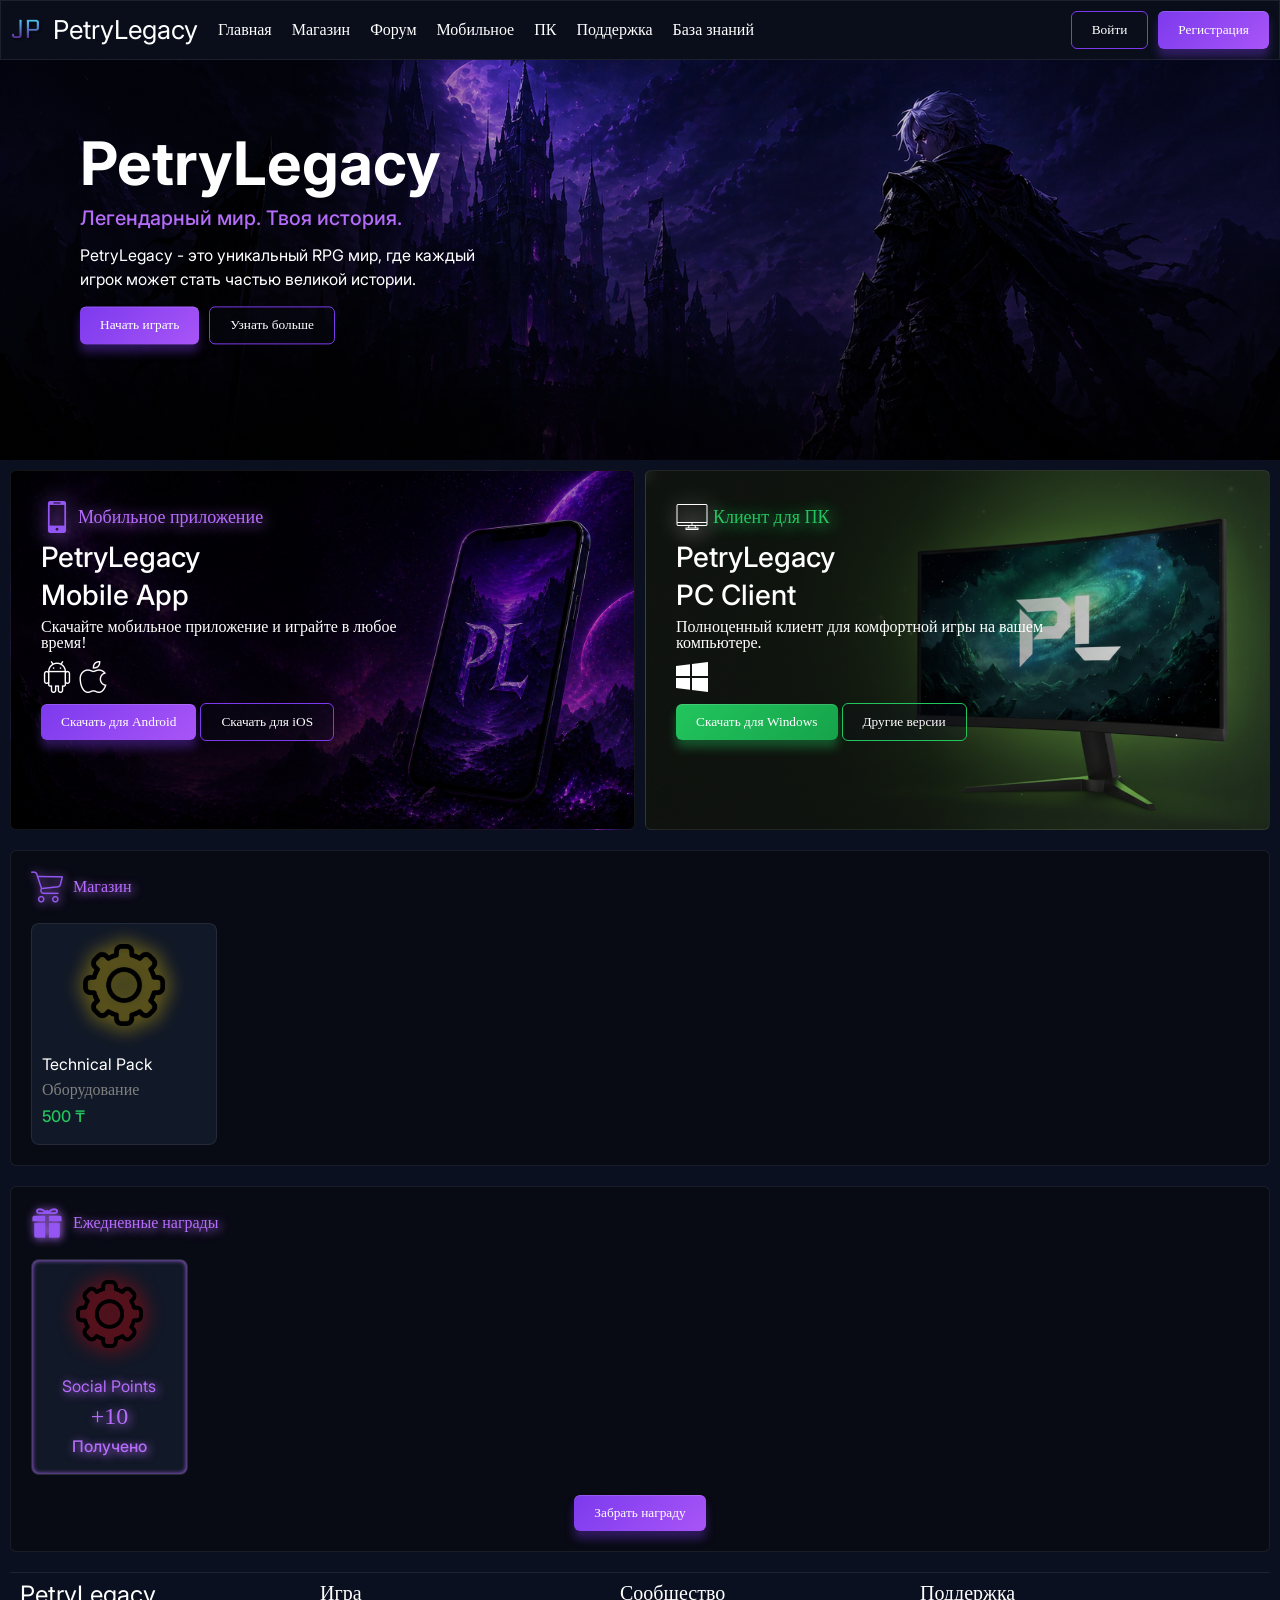
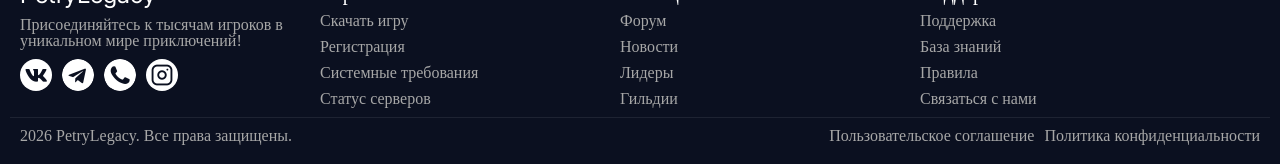
==== index.html @ dc0825b4 "first version site" ====
<!DOCTYPE html>
<html lang="ru">

<head>
  <meta charset="UTF-8">
  <meta name="viewport" content="width=device-width, initial-scale=1.0">
  <link rel="stylesheet" href="css/reset.css">
  <link rel="stylesheet" href="css/base.css">
  <link rel="stylesheet" href="css/index.css">
  <link rel="shortcut icon" href="images/logo.png" type="image/x-icon">

  <title>PetryLegacy</title>
</head>

<body>
  <div class="container">

    <header class="header">
      <a class="header-brand" href="#">
        <img class="header-logo" src="/images/logo.png" alt="logotype">
        <div class="header-title">PetryLegacy</div>
      </a>
      <nav class="header-menu">
        <a class="header-link" href="./index.html">Главная</a>
        <a class="header-link" href="./shop.html">Магазин</a>
        <a class="header-link" href="./forum.html">Форум</a>
        <a class="header-link" href="./mobile.html">Мобильное</a>
        <a class="header-link" href="./desktop.html">ПК</a>
        <a class="header-link" href="./support.html">Поддержка</a>
        <a class="header-link" href="./guide.html">База знаний</a>
      </nav>
      <div class="header-buttons">
        <input class="button-empty" type="button" value="Войти">
        <input class="button-filled" type="button" value="Регистрация">
      </div>
    </header>

    <main>

      <section class="hero">
        <div class="hero-block">
          <h1 class="hero-title">PetryLegacy</h1>
          <span class="hero-slogan">Легендарный мир. Твоя история.</span>
          <span class="hero-description">PetryLegacy - это уникальный RPG мир, где каждый игрок может стать частью
            великой истории.</span>
          <div class="hero-buttons">
            <input class="button-filled" type="button" value="Начать играть">
            <input class="button-empty" type="button" value="Узнать больше">
          </div>
        </div>
      </section>

      <section class="platform">
        <div class="mobile">
          <div class="mobile-title">
            <img src="images/mobile.png" alt="">
            <span>Мобильное приложение</span>
          </div>
          <span class="mobile-brand">PetryLegacy</span>
          <span class="mobile-brand-title">Mobile App</span>
          <span class="mobile-brand-description">Скачайте мобильное приложение и играйте в любое время!</span>
          <div class="mobile-icons">
            <img src="images/android.png" alt="Android">
            <img src="images/ios.png" alt="IOS">
          </div>
          <div class="mobile-buttons">
            <input class="button-filled" type="button" value="Скачать для Android">
            <input class="button-empty" type="button" value="Скачать для iOS">
          </div>
        </div>
        <div class="pc">
          <div class="pc-title">
            <img src="images/monitor.png" alt="Monitor">
            <span>Клиент для ПК</span>
          </div>
          <span class="pc-brand">PetryLegacy</span>
          <span class="pc-brand-title">PC Client</span>
          <span class="pc-brand-description">Полноценный клиент для комфортной игры на вашем компьютере.</span>
          <div class="pc-icons">
            <img src="images/windows.png" alt="Windows">
          </div>
          <div class="pc-buttons">
            <input class="button-filled pc-button-filled" type="button" value="Скачать для Windows">
            <input class="button-empty pc-button-empty" type="button" value="Другие версии">
          </div>
        </div>
      </section>

      <section class="shop">
        <div class="shop-block">
          <div class="shop-title-block">
            <img src="/images/store.png" alt="shop">
            <span class="shop-title">Магазин</span>
          </div>
          <div class="shop-cards">
            <div class="card">
              <img class="card-image" src="images/setup.png" alt="">
              <span class="card-title">Technical Pack</span>
              <span class="card-description">Оборудование</span>
              <span class="card-cost">500 &#8376</span>
            </div>
          </div>
        </div>
      </section>

      <section class="daily">
        <div class="daily-block">
          <div class="daily-title-block">
            <img src="/images/bonus.png" alt="daily">
            <span class="daily-title">Ежедневные награды</span>
          </div>
          <div class="daily-cards">
            <div class="card daily-card">
              <img class="card-image" src="images/setup.png" alt="">
              <span class="card-title">Social Points</span>
              <span class="card-description">+10</span>
              <span class="card-cost">Получено</span> 
            </div>
          </div>
          <div class="daily-buttons">
            <input class="button-filled" type="button" value="Забрать награду">
          </div>
        </div>
      </section>

      <section class="leaderboard"></section>

    </main>

    <footer class="footer">
      <div class="footer-grid">
        <div class="footer-column">
          <h3 class="footer-title">PetryLegacy</h4>
          <span>Присоединяйтесь к тысячам игроков в уникальном мире приключений!</span>
          <div class="footer-social">
            <a href="#">
              <img src="images/vk.png" alt="VK">
            </a>
            <a href="#">
              <img src="images/telegram.png" alt="Telegram">
            </a>
            <a href="#">
              <img src="images/whatsapp.png" alt="Whatsapp">
            </a>
            <a href="#">
              <img src="images/instagram.png" alt="Instagram">
            </a>
          </div>
        </div>
        <div class="footer-column">
          <h4>Игра</h4>
          <a href="#">Скачать игру</a>
          <a href="#">Регистрация</a>
          <a href="#">Системные требования</a>
          <a href="#">Статус серверов</a>
        </div>
        <div class="footer-column">
          <h4>Сообщество</h4>
          <a href="#">Форум</a>
          <a href="#">Новости</a>
          <a href="#">Лидеры</a>
          <a href="#">Гильдии</a>
        </div>
        <div class="footer-column">
          <h4>Поддержка</h4>
          <a href="#">Поддержка</a>
          <a href="#">База знаний</a>
          <a href="#">Правила</a>
          <a href="#">Связаться с нами</a>
        </div>
      </div>
      <div class="footer-policy">
        <span>2026 PetryLegacy. Все права защищены.</span>
        <a href="#">Пользовательское соглашение</a>
        <a href="#">Политика конфиденциальности</a>
      </div>
    </footer>

  </div>

</body>

</html>
---- css/base.css ----
@font-face {
  font-family: "Inter-Bold";
  src: url(../fonts/Inter-Bold.ttf);
  font-weight: normal;
}
@font-face {
  font-family: "Inter-Italic";
  src: url(../fonts/Inter-Italic.ttf);
  font-weight: normal;
}
@font-face {
  font-family: "Inter-Medium";
  src: url(../fonts/Inter-Medium.ttf);
  font-weight: normal;
}
@font-face {
  font-family: "Inter-Regular";
  src: url(../fonts/Inter-Regular.ttf);
  font-weight: normal;
}
.header{
  display: flex;
  align-items: center;
  gap:20px;
  background-color: #0A0F1BCC;
  border: 1px solid rgba(255,255,255,0.08);
}
.header-brand{
  display: flex;
  align-items: center;
}
.header-logo{
  width: 52px;
  height: 52px;
  padding: 10px;
}
.header-title{
  font-size: 26px;
  font-family:Inter-Regular;

  color: white;
}
.header-menu{
  display: flex;
  gap: 20px;
  align-items: center;
}
.header-buttons{
  display: flex;
  margin-left: auto;
  gap: 10px;
  padding: 10px;
}
.header-link{
color: white;
}
.button-empty{
border-radius: 6px;
color: white;
padding:  10px 20px;
background-color: rgba(10, 15, 27, 0.3);
border: 1px solid #7C3AED;
}
.button-filled{
  border-radius: 6px;
  padding: 10px 20px;
  color: white;
  background: linear-gradient(135deg, #7C3AED, #A855F7);
  box-shadow:
    0 8px 10px rgba(124, 58, 237, 0.35),
    inset 0 1px 0 rgba(255,255,255,0.15);
}
.card{
  display: flex;
  flex-direction: column;
  align-items:start;
  border: 1px solid rgba(255,255,255,0.08);
  border-radius: 8px;
  gap: 10px;
  padding: 20px 10px;
  background-color: #111827;
}
.card-image{
  transform: translateX(50%);
  width: 50%;
  height: auto;
  filter: drop-shadow(1px 1px 10px gold);
  padding-bottom: 20px;
}
.card-title{
  color: white;
  font-family: Inter-Regular;
}
.card-description{
  color: gray;
}
.card-cost{
  color: #22C55E;
  font-family: Inter-Medium;
}
.footer{
  background-color: #0B1020;
  padding: 10px;
}
.footer-grid{
  border-top: 1px solid rgba(255,255,255,0.08);
  border-bottom: 1px solid rgba(255,255,255,0.08);
  padding: 10px;
  display: grid;
  grid-template-columns: repeat(4,300px);
}
.footer-column{
  display: flex;
  flex-direction: column;
  gap: 10px;
}
.footer-policy{
  padding: 10px;
  display: flex;
  gap: 10px;
}
.footer-policy span{
  margin-right: auto;
}
.footer-column h4{
  color: white;
  font-size: 20px;
}
.footer-column a,span{
  color: rgb(167, 167, 167);
}
.footer-policy a{
  color: rgb(167, 167, 167);
}
.footer-social{
  display: flex;
  gap: 10px;
}
.footer-social img{
border-radius: 50%;
filter: invert(1);
height: auto;
width: 32px;
}
.footer-title{
  color: white;
  font-size: 24px;
  font-family: Inter-Regular;
}
---- css/index.css ----
section{
  background-color: #0B1020;
}
.container{
  width: 100%;
  height: 100%;
  background-color: #070B17;
}
.hero{
  position: relative;
  min-height: 400px;
  padding: 40px 80px;
  background: linear-gradient(90deg, rgba(0, 0, 0, 0.5)0%, rgba(0, 0, 0, 0.8)25%, rgba(0, 0, 0, 0)40%),
  linear-gradient(180deg,rgba(0,0,0,0)0%,rgba(0,0,0,0.9)95%), 
  url(../images/hero-background.png);
  background-position: 0 25%;
  background-size: cover;
}
.hero-block{
  position: absolute;
  top: 50%;
  transform: translateY(-60%);
  max-width: 400px;
  display: flex;
  flex-direction: column;
  gap: 15px;
}
.hero-title{
  font-size: 60px;
  color: white;
  font-family: Inter-Bold;
}
.hero-slogan{
color: #b56cfa;
font-family: Inter-Medium;
font-size: 20px;
}
.hero-description{
  color: white;
  font-family: Inter-Regular;
  line-height: 1.5;
}
.hero-buttons{
  display: flex;
  gap: 10px;
}
.platform{
  display: flex;
  padding: 10px;
  gap: 10px;
}
.mobile{
  min-height: 40vh;
  width: 50%;
  border: 1px solid rgba(255,255,255,0.08);
  border-radius:6px;
  display: flex;
  flex-direction: column;
  padding: 30px;
  gap: 10px;
  background: 
  linear-gradient(90deg, rgba(0, 0, 0, 0.85)45%, rgba(0, 0, 0, 0)),
  url(../images/mobile-background.png);
  background-size: cover;
}
.mobile span{
  color: white;
}
.mobile-title{
  display: flex;
  align-items: center;
  gap: 5px;
}
.mobile-title img{
  width: 32px;
  height: 32px;
  filter:  
    brightness(0)
    saturate(100%)
    invert(35%)
    sepia(98%)
    saturate(1600%)
    hue-rotate(240deg)
    brightness(95%)
    drop-shadow(1px 1px 10px #b56cfa);
}
.mobile-title span{
  font-size: 18px;
  color: #b56cfa;
  text-shadow: 2px 2px 15px #b56cfa;
}
.mobile-icons img{
  width: 32px;
  height: 32px;
  filter: invert(1);
}
.mobile-brand{
font-size: 28px;
font-family: Inter-Medium;
}
.mobile-brand-title{
font-size: 28px;
font-family: Inter-Medium;
}
.mobile-brand-description{
  max-width: 400px;
}
.pc{
  min-height: 40vh;
  width: 50%;
  border: 1px solid rgba(255,255,255,0.08);
  border-radius:6px;
  display: flex;
  flex-direction: column;
  padding: 30px;
  gap: 10px;
  background: 
  linear-gradient(90deg, rgba(0, 0, 0, 0.45)45%, rgba(0, 0, 0, 0)),
  url(../images/pc-background.png);
  background-size: cover;
}
.pc span{
  color: white;
}
.pc-title{
  display: flex;
  align-items: center;
  gap: 5px;
}
.pc-title img{
  width: 32px;
  height: 32px;
  filter:  
    invert(1)
    drop-shadow(1px 1px 10px white);
}
.pc-title span{
  font-size: 18px;
  color: #22C55E;
  text-shadow: 2px 2px 15px #22C55E;
}
.pc-icons img{
  width: 32px;
  height: 32px;
  filter: invert(1);
}
.pc-brand{
font-size: 28px;
font-family: Inter-Medium;
}
.pc-brand-title{
font-size: 28px;
font-family: Inter-Medium;
}
.pc-brand-description{
  max-width: 400px;
}
.pc-button-filled{
background: linear-gradient(135deg, rgb(34, 197, 94), #16A34A);
box-shadow:
    0 8px 10px rgba(34, 197, 94, 0.35),
    inset 0 1px 0 rgba(255,255,255,0.15);
}
.pc-button-empty{
border: 1px solid #22C55E;
}
.shop{
  padding: 10px;
}
.shop-block{
  display: flex;
  flex-direction: column;
  gap: 20px;
  border: 1px solid rgba(255,255,255,0.08);
  border-radius: 6px;
  padding: 20px;
  background-color: #080a14;
}
.shop-title-block{
  display: flex;
  align-items: center;
  gap: 10px;
}
.shop-title-block img{
  width: 32px;
  height: 32px;
  filter:  
    brightness(0)
    saturate(100%)
    invert(35%)
    sepia(98%)
    saturate(1600%)
    hue-rotate(240deg)
    brightness(95%)
    drop-shadow(1px 1px 5px #b56cfa);
}
.shop-title{
  color: #b56cfa;
  text-shadow: 2px 2px 10px #b56cfa;
}
.shop-cards{
  display: grid;
  grid-template-columns: repeat(6,1fr);
  gap: 20px;
}
.daily{
  padding: 10px;
}
.daily-block{
  display: flex;
  flex-direction: column;
  gap: 20px;
  border: 1px solid rgba(255,255,255,0.08);
  border-radius: 6px;
  padding: 20px;
  background-color: #080a14;
}
.daily-title-block{
  display: flex;
  align-items: center;
  gap: 10px;
}
.daily-title-block img{
  width: 32px;
  height: 32px;
  filter:  
    brightness(0)
    saturate(100%)
    invert(35%)
    sepia(98%)
    saturate(1600%)
    hue-rotate(240deg)
    brightness(95%)
    drop-shadow(1px 1px 5px #b56cfa);
}
.daily-title{
  color: #b56cfa;
  text-shadow: 2px 2px 10px #b56cfa;
}
.daily-cards{
  
  display: grid;
  grid-template-columns: repeat(7,1fr);
  gap: 20px;
}
.daily-card{
  align-items: center;
  box-shadow: inset 0 0 5px #b56cfa;
}
.daily-card img{
  transform: none;
  filter: drop-shadow(1px 1px 10px red); 
}
.daily-card span{
  color: #b56cfa;
  text-shadow: 2px 2px 10px #b56cfa;
}
.daily-card .card-description{
  font-size: 24px;
}
.daily-buttons{
  align-self: center;
}
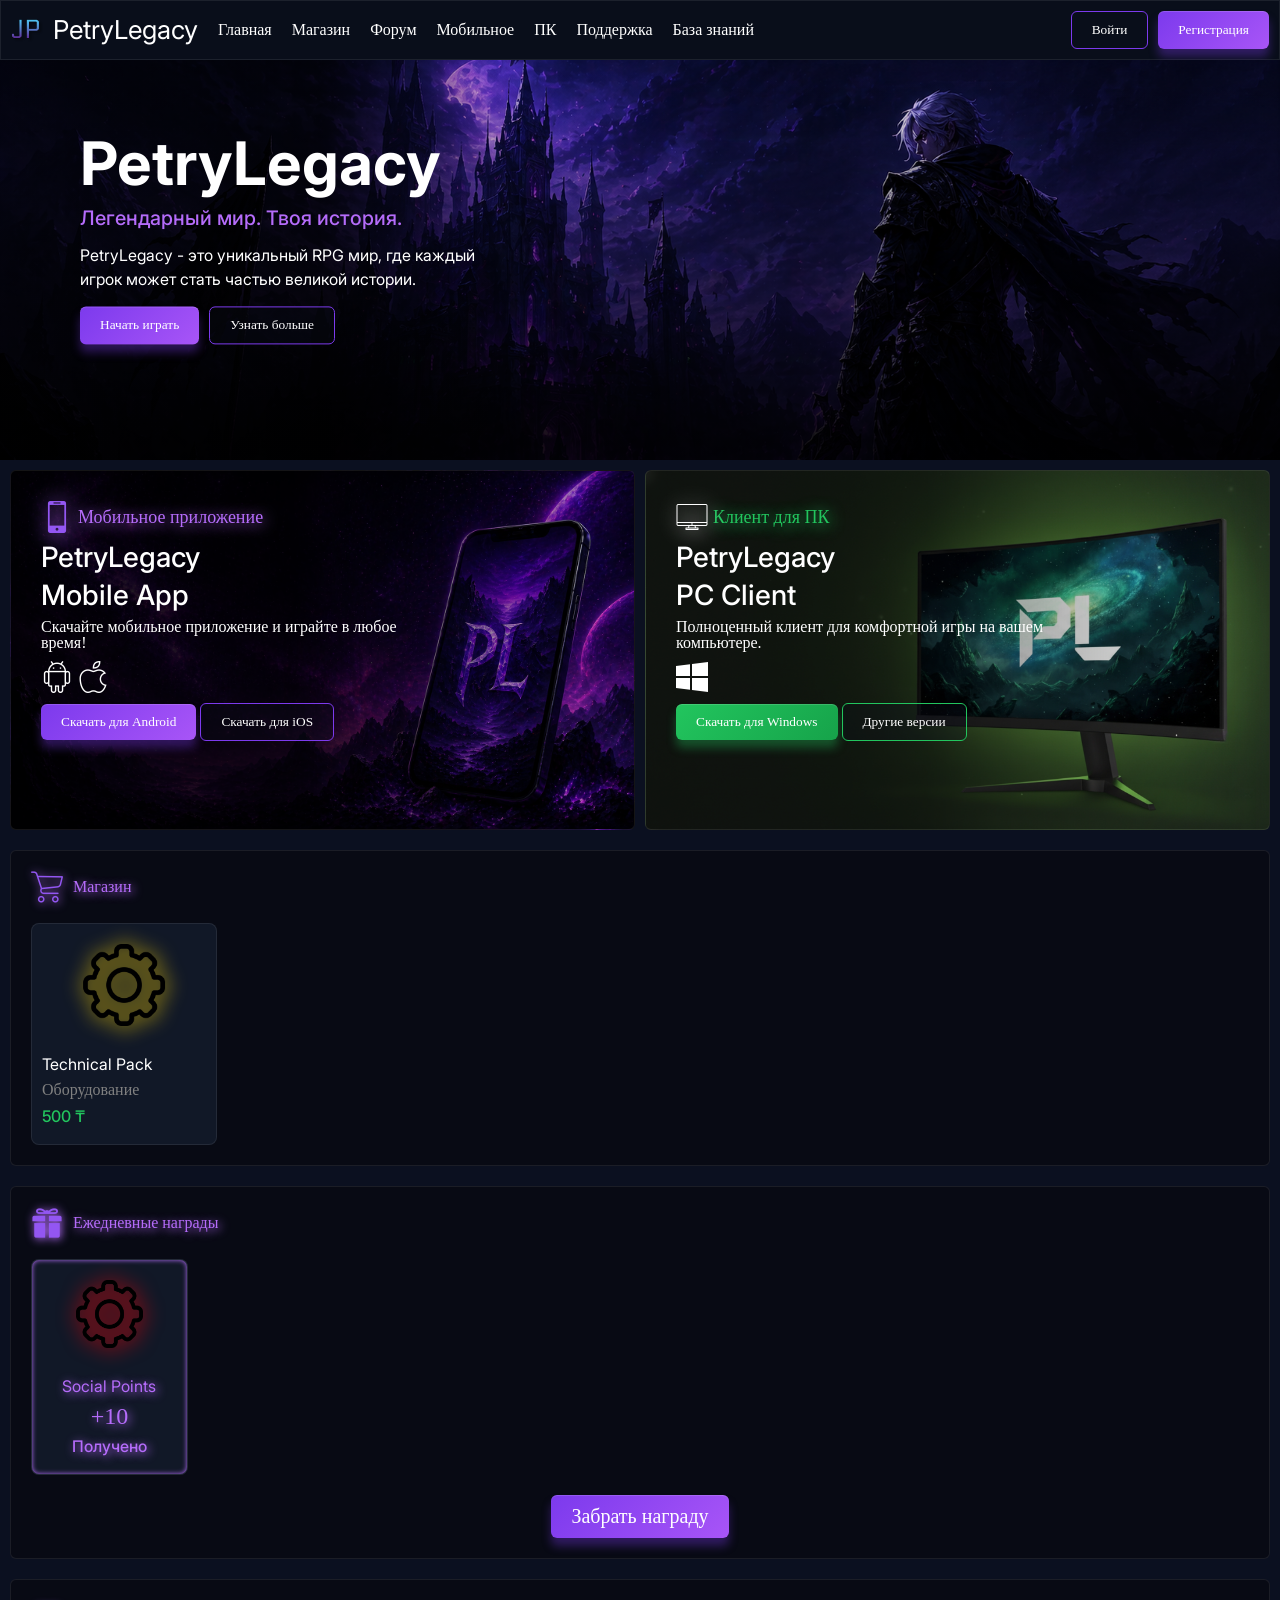
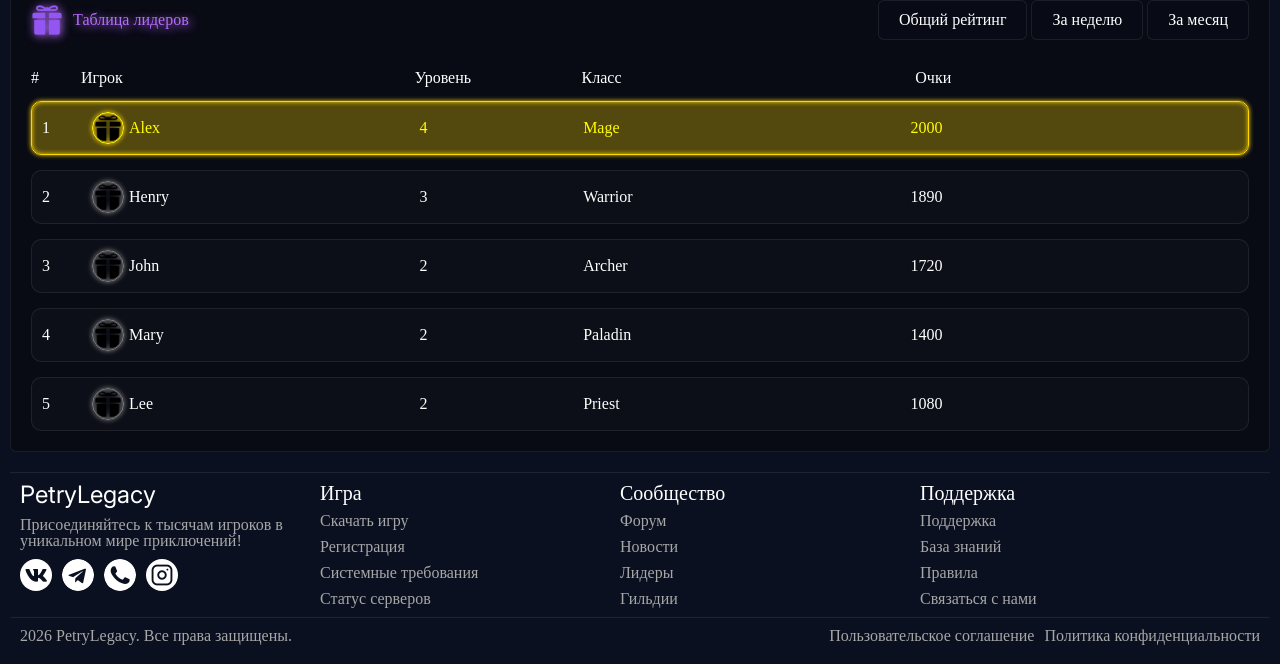
==== commit 28b9c6b1: "начал делать таблицу лидеров" ====
--- a/index.html
+++ b/index.html
@@ -114,7 +114,7 @@
               <img class="card-image" src="images/setup.png" alt="">
               <span class="card-title">Social Points</span>
               <span class="card-description">+10</span>
-              <span class="card-cost">Получено</span> 
+              <span class="card-cost">Получено</span>
             </div>
           </div>
           <div class="daily-buttons">
@@ -123,7 +123,78 @@
         </div>
       </section>
 
-      <section class="leaderboard"></section>
+      <section class="leaderboard">
+        <div class="leaderboard-block">
+          <div class="leaderboard-title-block">
+            <img class="leaderboard-image" src="images/bonus.png" alt="leaderboard">
+            <span class="leaderboard-title">Таблица лидеров</span>
+            <div class="leaderboard-buttons">
+              <input class="button-empty leaderboard-button" type="button" value="Общий рейтинг">
+              <input class="button-empty leaderboard-button" type="button" value="За неделю">
+              <input class="button-empty leaderboard-button" type="button" value="За месяц">
+            </div>
+          </div>
+          <div class="leaderboard-grid">
+            <div class="leaderboard-header">
+              <div class="cell rank">#</div>
+              <div class="cell nickname">Игрок</div>
+              <div class="cell gamelevel">Уровень</div>
+              <div class="cell gameclass">Класс</div>
+              <div class="cell gamepoints">Очки</div>
+            </div>
+            <div class="leaderboard-row rank-1">
+              <div class="cell rank">1</div>
+              <div class="cell nickname">
+                <img src="images/bonus.png" alt="avatar">
+                Alex
+              </div>
+              <div class="cell gamelevel">4</div>
+              <div class="cell gameclass">Mage</div>
+              <div class="cell gamepoints">2000</div>
+            </div>
+            <div class="leaderboard-row rank-2">
+              <div class="cell rank">2</div>
+              <div class="cell nickname">
+                <img src="images/bonus.png" alt="avatar">
+                Henry
+              </div>
+              <div class="cell gamelevel">3</div>
+              <div class="cell gameclass">Warrior</div>
+              <div class="cell gamepoints">1890</div>
+            </div>
+            <div class="leaderboard-row rank-3">
+              <div class="cell rank">3</div>
+              <div class="cell nickname">
+                <img src="images/bonus.png" alt="avatar">
+                John
+              </div>
+              <div class="cell gamelevel">2</div>
+              <div class="cell gameclass">Archer</div>
+              <div class="cell gamepoints">1720</div>
+            </div>
+            <div class="leaderboard-row">
+              <div class="cell rank">4</div>
+              <div class="cell nickname">
+                <img src="images/bonus.png" alt="avatar">
+                Mary
+              </div>
+              <div class="cell gamelevel">2</div>
+              <div class="cell gameclass">Paladin</div>
+              <div class="cell gamepoints">1400</div>
+            </div>
+            <div class="leaderboard-row">
+              <div class="cell rank">5</div>
+              <div class="cell nickname">
+                <img src="images/bonus.png" alt="avatar">
+                Lee
+              </div>
+              <div class="cell gamelevel">2</div>
+              <div class="cell gameclass">Priest</div>
+              <div class="cell gamepoints">1080</div>
+            </div>
+          </div>
+        </div>
+      </section>
 
     </main>
 
@@ -131,21 +202,21 @@
       <div class="footer-grid">
         <div class="footer-column">
           <h3 class="footer-title">PetryLegacy</h4>
-          <span>Присоединяйтесь к тысячам игроков в уникальном мире приключений!</span>
-          <div class="footer-social">
-            <a href="#">
-              <img src="images/vk.png" alt="VK">
-            </a>
-            <a href="#">
-              <img src="images/telegram.png" alt="Telegram">
-            </a>
-            <a href="#">
-              <img src="images/whatsapp.png" alt="Whatsapp">
-            </a>
-            <a href="#">
-              <img src="images/instagram.png" alt="Instagram">
-            </a>
-          </div>
+            <span>Присоединяйтесь к тысячам игроков в уникальном мире приключений!</span>
+            <div class="footer-social">
+              <a href="#">
+                <img src="images/vk.png" alt="VK">
+              </a>
+              <a href="#">
+                <img src="images/telegram.png" alt="Telegram">
+              </a>
+              <a href="#">
+                <img src="images/whatsapp.png" alt="Whatsapp">
+              </a>
+              <a href="#">
+                <img src="images/instagram.png" alt="Instagram">
+              </a>
+            </div>
         </div>
         <div class="footer-column">
           <h4>Игра</h4>
--- a/css/index.css
+++ b/css/index.css
@@ -260,4 +260,105 @@
 }
 .daily-buttons{
   align-self: center;
+}
+.daily-buttons input{
+  font-size: 20px;
+}
+.leaderboard {
+  padding: 10px;
+}
+.leaderboard-block {
+  padding: 10px;
+  border: 1px solid rgba(255,255,255,0.08);
+  border-radius: 6px;
+  background-color: #080a14;
+  display: flex;
+  flex-direction: column;
+  gap: 10px;
+}
+.leaderboard-title-block {
+  display: flex;
+  align-items: center;
+  gap: 10px;
+  padding: 10px;
+}
+.leaderboard-image {
+  height: 32px;
+  width: 32px;
+    filter:  
+    brightness(0)
+    saturate(100%)
+    invert(35%)
+    sepia(98%)
+    saturate(1600%)
+    hue-rotate(240deg)
+    brightness(95%)
+    drop-shadow(1px 1px 5px #b56cfa);
+}
+.leaderboard-title {
+  color: #b56cfa;
+  text-shadow: 2px 2px 10px #b56cfa;
+}
+.leaderboard-buttons{
+  margin-left: auto;
+}
+.leaderboard-button {
+  border: 1px solid rgba(255,255,255,0.08);
+  font-size: 16px;
+}
+.leaderboard-grid{
+  display: flex;
+  flex-direction: column;
+  gap: 15px;
+  padding: 10px;
+}
+.leaderboard-header,
+.leaderboard-row{
+display: grid;
+grid-template-columns: 50px 2fr 1fr 2fr 1fr 1fr;
+
+}
+.leaderboard-row{
+  border: 1px solid rgba(255,255,255,0.08);
+  padding: 10px;
+  border-radius: 10px;
+  align-items: center;
+  background-color:rgba(51, 51, 51, 0.15);
+}
+.cell{
+  color: white;
+}
+.nickname{
+  display: flex;
+  align-items: center;
+  gap: 5px;
+}
+.nickname img{
+width: 32px;
+height: 32px;
+border: 1px solid gray;
+box-shadow: 0 0 5px gray,inset 0 0 10px gray;
+border-radius: 50%;
+padding: 1px;
+}
+.rank-1{
+  background-color: rgba(255, 215, 0,0.3);
+  border: 1px solid gold;
+  box-shadow:0 0 5px gold,inset 0 0 5px gold ;
+}
+.rank-1 .nickname,
+.rank-1 .gamelevel,
+.rank-1 .gameclass,
+.rank-1 .gamepoints{
+  color: yellow;
+}
+.rank-1 .nickname img{
+  border: 1px solid yellow;
+box-shadow: 0 0 5px gold,inset 0 0 10px gold;
+}
+.rank-2{
+
+}
+.rank-3{
+
 }
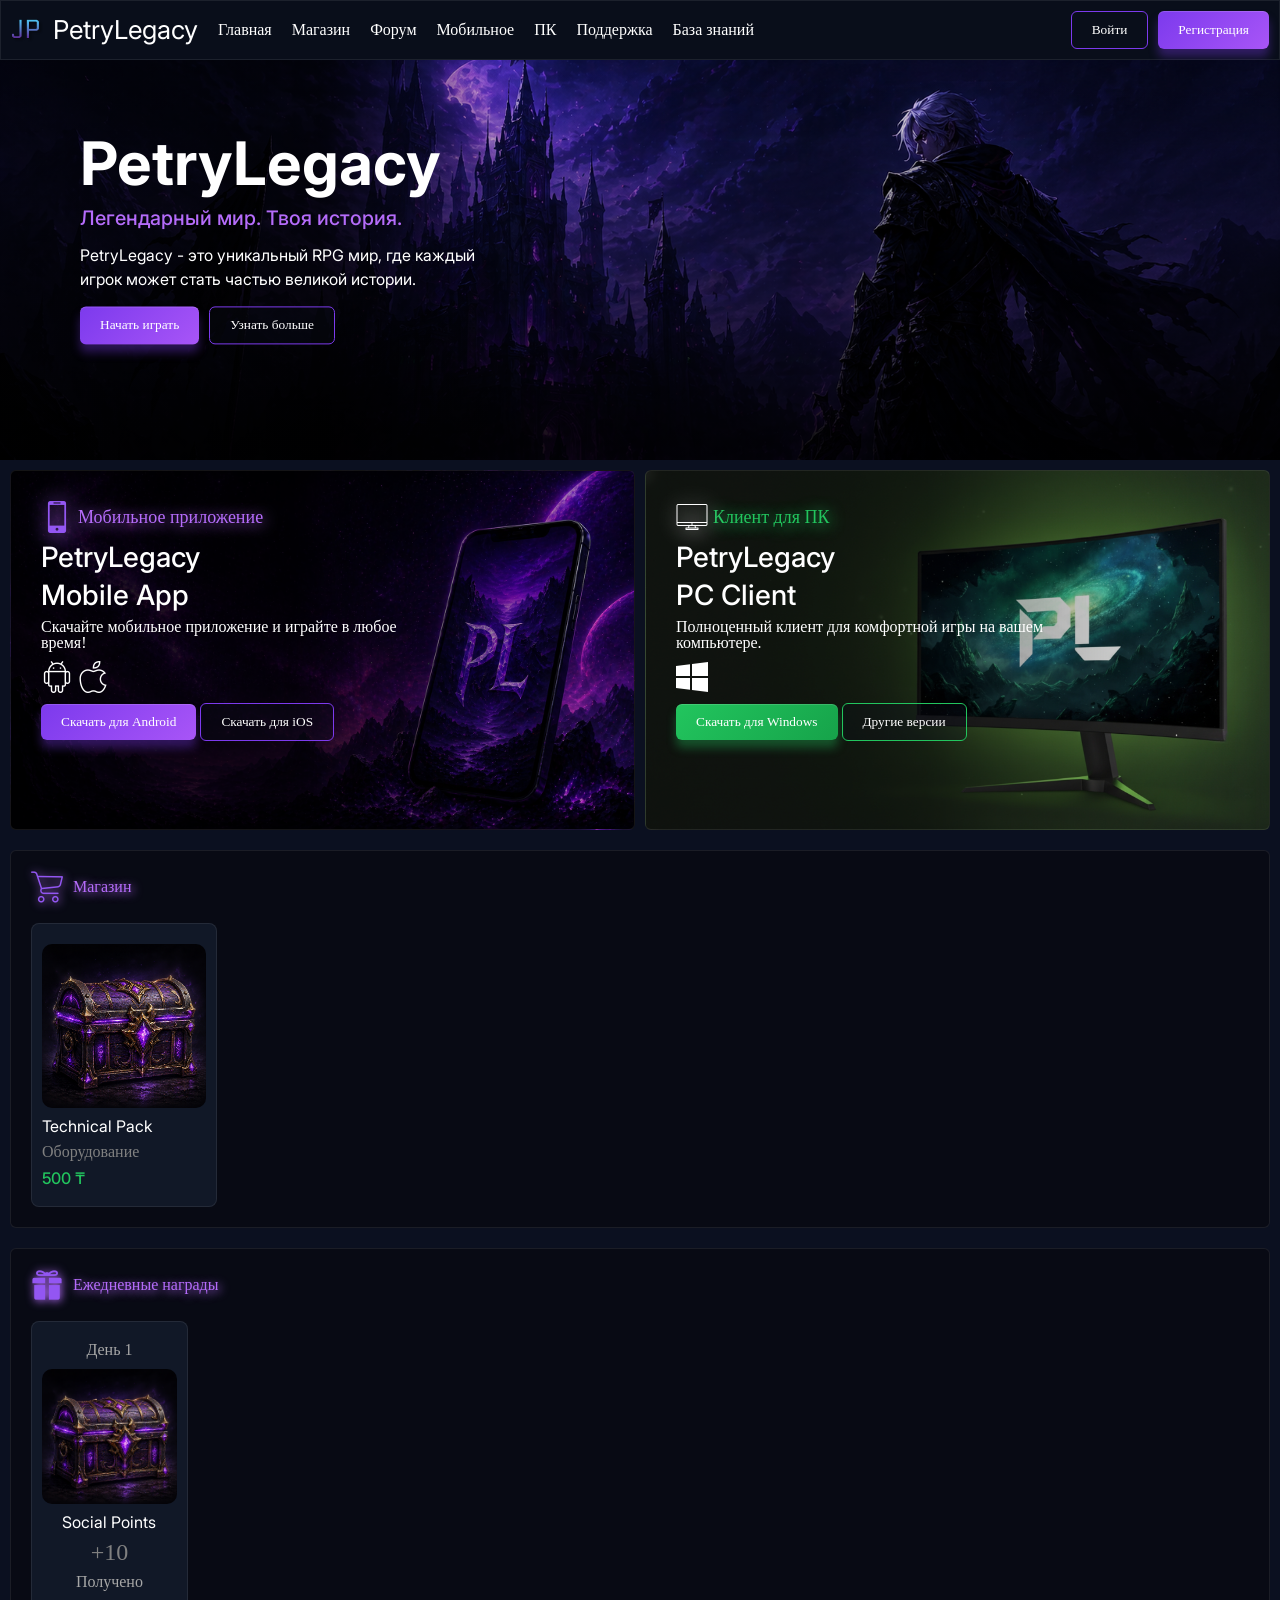
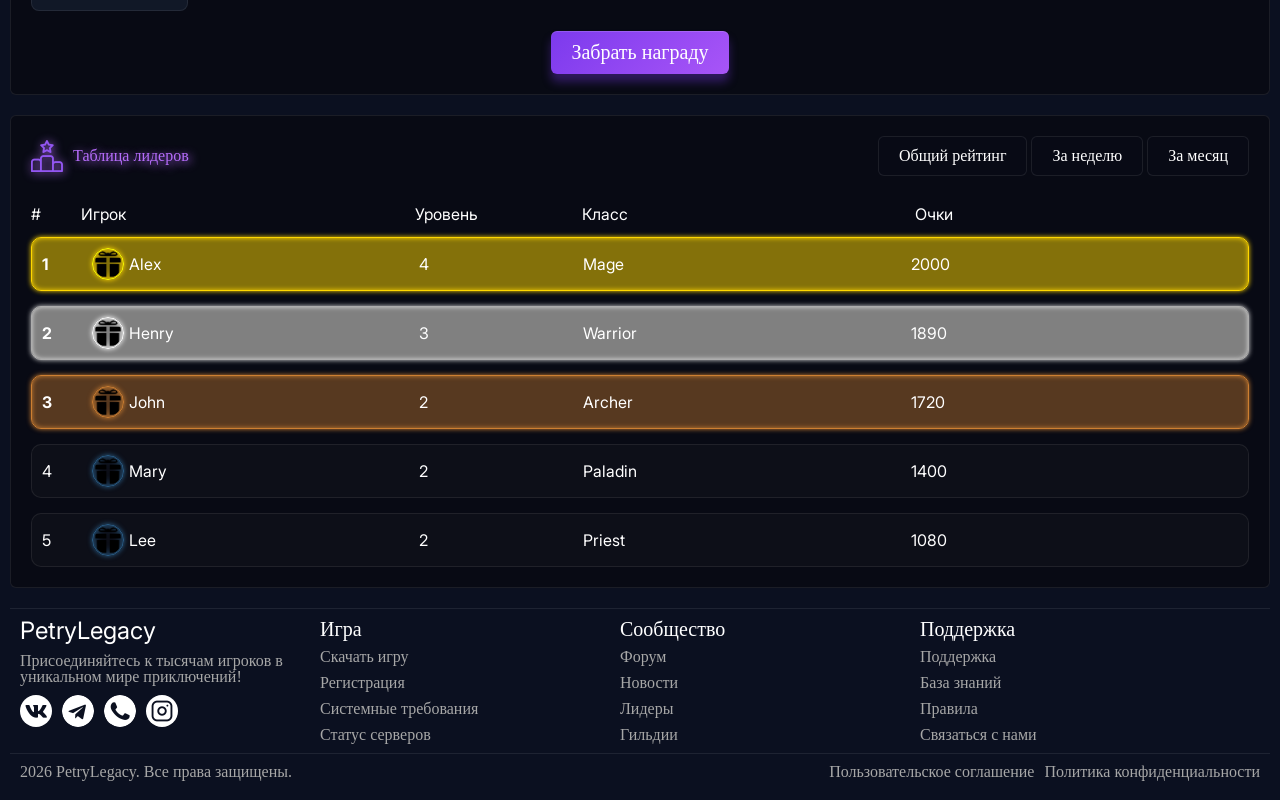
==== commit 6a34d06c: "Сделал верстку главной страницы" ====
--- a/index.html
+++ b/index.html
@@ -94,7 +94,7 @@
           </div>
           <div class="shop-cards">
             <div class="card">
-              <img class="card-image" src="images/setup.png" alt="">
+              <img class="card-image" src="images/chest.png" alt="">
               <span class="card-title">Technical Pack</span>
               <span class="card-description">Оборудование</span>
               <span class="card-cost">500 &#8376</span>
@@ -111,10 +111,14 @@
           </div>
           <div class="daily-cards">
             <div class="card daily-card">
-              <img class="card-image" src="images/setup.png" alt="">
+              <span class="card-day-title">День 1</span>
+              <img class="card-image" src="images/chest.png" alt="">
               <span class="card-title">Social Points</span>
               <span class="card-description">+10</span>
-              <span class="card-cost">Получено</span>
+              <div class="card-down-block">
+                <img class="done-image hide" src="images/done.png" alt="done">
+                <span class="daily-status">Получено</span>
+              </div>
             </div>
           </div>
           <div class="daily-buttons">
@@ -126,7 +130,7 @@
       <section class="leaderboard">
         <div class="leaderboard-block">
           <div class="leaderboard-title-block">
-            <img class="leaderboard-image" src="images/bonus.png" alt="leaderboard">
+            <img class="leaderboard-image" src="images/leaderboard.png" alt="leaderboard">
             <span class="leaderboard-title">Таблица лидеров</span>
             <div class="leaderboard-buttons">
               <input class="button-empty leaderboard-button" type="button" value="Общий рейтинг">
--- a/css/base.css
+++ b/css/base.css
@@ -81,11 +81,9 @@
   background-color: #111827;
 }
 .card-image{
-  transform: translateX(50%);
-  width: 50%;
-  height: auto;
-  filter: drop-shadow(1px 1px 10px gold);
-  padding-bottom: 20px;
+  width: 100%;
+  height: 100%;
+  border-radius: 10px;
 }
 .card-title{
   color: white;
@@ -146,4 +144,72 @@
   color: white;
   font-size: 24px;
   font-family: Inter-Regular;
+}
+.active{
+  box-shadow: inset 0 0 5px #b56cfa;
+  
+}
+.active span{
+  color: #b56cfa;
+}
+.completed{
+  background: rgba(0,0,0,0.1);
+  box-shadow: inset 0 0 5px rgba(34, 197, 94,0.5);
+  
+}
+.completed .card-description,
+.completed .card-day-title,
+.completed .card-title
+{
+  color: rgba(34, 197, 94,0.5);
+}
+.completed .daily-status
+{
+  color: rgba(34, 197, 94,1);
+}
+.hide{
+  display: none;
+}
+.button-filled,
+.button-empty {
+    transition:
+        transform .2s ease,
+        box-shadow .2s ease,
+        background .2s ease;
+}
+.button-filled:hover,
+.button-empty:hover {
+    transform: translateY(-2px);
+
+    box-shadow:
+        0 0 20px rgba(181, 108, 250, .25);
+}
+.card{
+      transition:
+        transform .25s ease,
+        border-color .25s ease,
+        box-shadow .25s ease;
+}
+.card:hover {
+    transform: translateY(-6px) scale(1.02);
+
+    box-shadow:
+        0 10px 30px rgba(0,0,0,.4),
+        0 0 25px rgba(181,108,250,.2);
+}
+.header-link,
+.footer-column a {
+    position: relative;
+
+    transition:
+        transform .2s ease
+        color .2s ease,
+        text-shadow .2s ease;
+}
+.header-link:hover,
+.footer-column a:hover{
+
+    text-shadow:
+        0 0 10px rgba(181,108,250,0.8),
+        0 0 20px rgba(181,108,250,0.4);
 }
--- a/css/index.css
+++ b/css/index.css
@@ -203,6 +203,9 @@
   grid-template-columns: repeat(6,1fr);
   gap: 20px;
 }
+.shop-cards .card-image{
+  transform: translateX(0%);
+}
 .daily{
   padding: 10px;
 }
@@ -245,24 +248,39 @@
 }
 .daily-card{
   align-items: center;
-  box-shadow: inset 0 0 5px #b56cfa;
-}
-.daily-card img{
-  transform: none;
-  filter: drop-shadow(1px 1px 10px red); 
-}
-.daily-card span{
-  color: #b56cfa;
-  text-shadow: 2px 2px 10px #b56cfa;
 }
 .daily-card .card-description{
   font-size: 24px;
 }
+.card-day-title{
+  padding-bottom: 1px;
+}
 .daily-buttons{
   align-self: center;
 }
 .daily-buttons input{
   font-size: 20px;
+}
+.done-image{
+  width: 24px;
+  height: 24px;
+}
+.card-down-block{
+  display: flex;
+  align-items: center;
+  gap: 10px;
+  
+}
+.card-down-block img{
+filter:
+brightness(0)
+saturate(100%)
+invert(63%)
+sepia(79%)
+saturate(470%)
+hue-rotate(85deg)
+brightness(95%)
+contrast(95%);
 }
 .leaderboard {
   padding: 10px;
@@ -327,6 +345,7 @@
 }
 .cell{
   color: white;
+  font-family: Inter-Regular;
 }
 .nickname{
   display: flex;
@@ -336,29 +355,58 @@
 .nickname img{
 width: 32px;
 height: 32px;
-border: 1px solid gray;
-box-shadow: 0 0 5px gray,inset 0 0 10px gray;
+border: 1px solid rgb(42, 94, 136);
+box-shadow: 0 0 5px rgb(42, 94, 136),inset 0 0 10px rgb(42, 94, 136);
 border-radius: 50%;
 padding: 1px;
 }
 .rank-1{
-  background-color: rgba(255, 215, 0,0.3);
+  background-color: rgba(255, 215, 0,0.5);
   border: 1px solid gold;
   box-shadow:0 0 5px gold,inset 0 0 5px gold ;
-}
-.rank-1 .nickname,
-.rank-1 .gamelevel,
-.rank-1 .gameclass,
-.rank-1 .gamepoints{
-  color: yellow;
 }
 .rank-1 .nickname img{
   border: 1px solid yellow;
 box-shadow: 0 0 5px gold,inset 0 0 10px gold;
 }
+.rank-1 .rank{
+  font-family: Inter-Bold;
+}
 .rank-2{
+background-color: rgba(128, 128, 128,1);
+border: 1px solid rgb(173, 173, 173);
+box-shadow:0 0 5px rgb(218, 218, 218),inset 0 0 5px rgb(218, 218, 218) ;
+}
+.rank-2 .nickname img{
+  border: 1px solid white;
+box-shadow: 0 0 5px white,inset 0 0 10px white;
+}
+.rank-2 .rank{
+  font-family: Inter-Bold;
+}
+.rank-3{
+background-color: rgba(205, 127, 50, 0.4);
+border: 1px solid rgb(205, 127, 50);
+box-shadow:0 0 5px rgb(205, 127, 50),inset 0 0 5px rgb(205, 127, 50) ;
+}
+.rank-3 .nickname img{
+  border: 1px solid rgb(205, 127, 50);
+box-shadow: 0 0 5px rgb(205, 127, 50),inset 0 0 10px rgb(205, 127, 50);
+}
+.rank-3 .rank{
+  font-family: Inter-Bold;
+}
+.pc-button-filled:hover,
+.pc-button-empty:hover {
+    transform: translateY(-2px);
 
-}
-.rank-3{
-
+    box-shadow:
+        0 0 20px #22C55E;
+}
+.leaderboard-row {
+    transition:
+        transform .3s ease;
+}
+.leaderboard-row:hover {
+    transform: scale(1.01);
 }
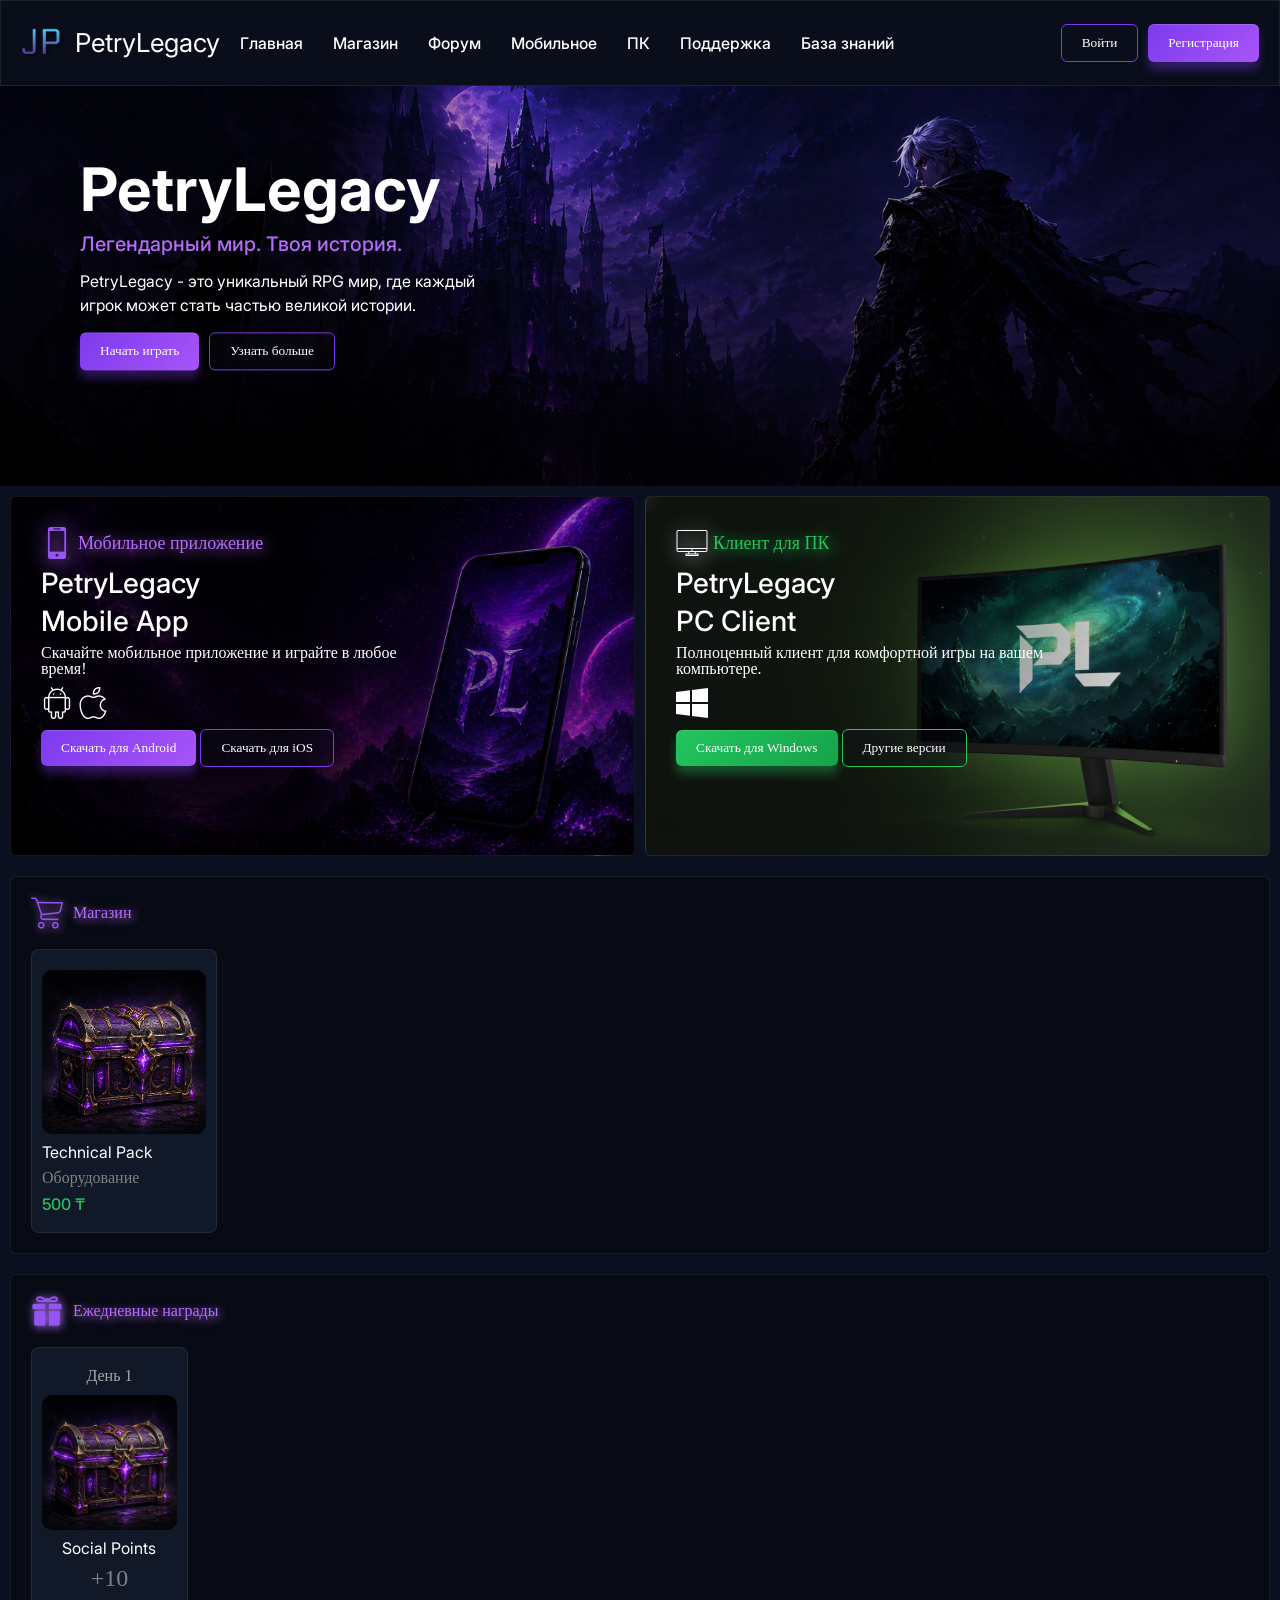
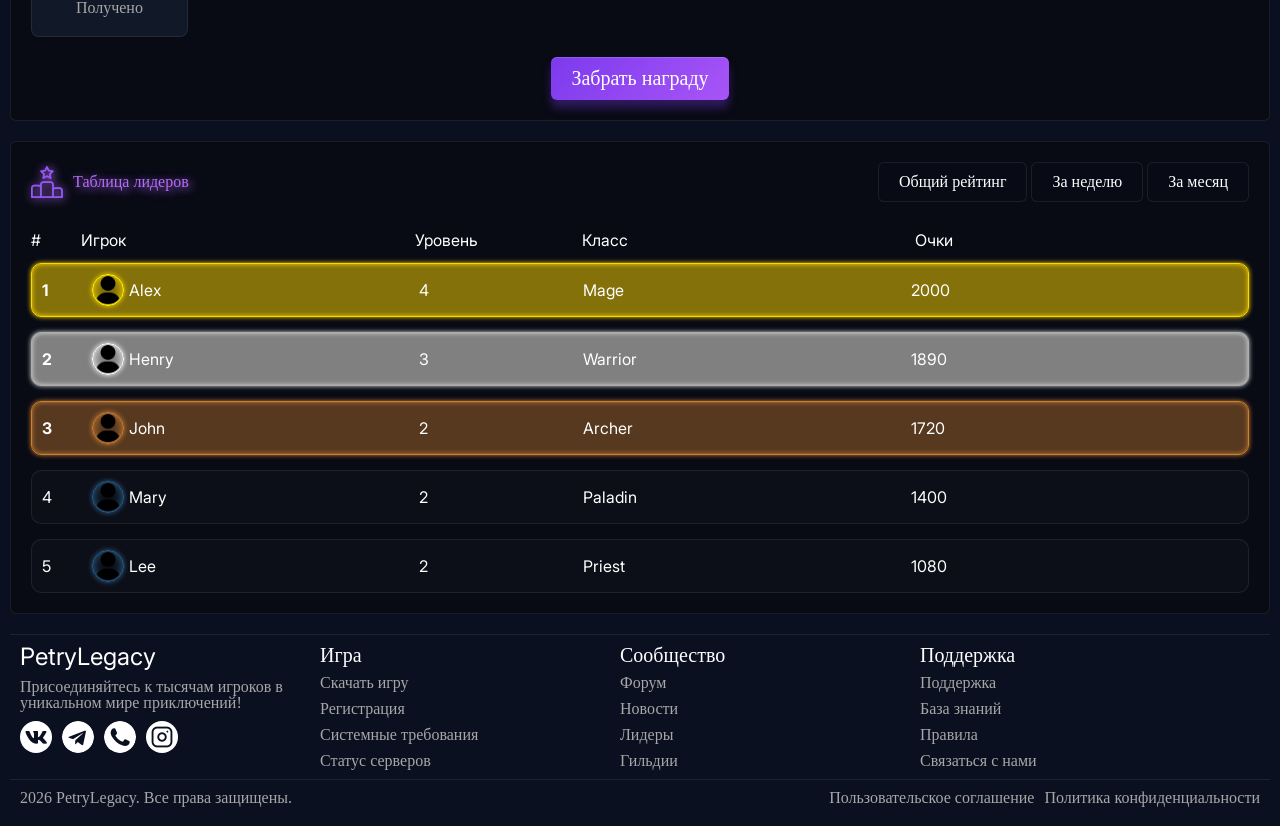
==== commit 69d77a92: "добавил макеты и начал делать магазин" ====
--- a/index.html
+++ b/index.html
@@ -149,7 +149,7 @@
             <div class="leaderboard-row rank-1">
               <div class="cell rank">1</div>
               <div class="cell nickname">
-                <img src="images/bonus.png" alt="avatar">
+                <img src="images/avatar.png" alt="avatar">
                 Alex
               </div>
               <div class="cell gamelevel">4</div>
@@ -159,7 +159,7 @@
             <div class="leaderboard-row rank-2">
               <div class="cell rank">2</div>
               <div class="cell nickname">
-                <img src="images/bonus.png" alt="avatar">
+                <img src="images/avatar.png" alt="avatar">
                 Henry
               </div>
               <div class="cell gamelevel">3</div>
@@ -169,7 +169,7 @@
             <div class="leaderboard-row rank-3">
               <div class="cell rank">3</div>
               <div class="cell nickname">
-                <img src="images/bonus.png" alt="avatar">
+                <img src="images/avatar.png" alt="avatar">
                 John
               </div>
               <div class="cell gamelevel">2</div>
@@ -179,7 +179,7 @@
             <div class="leaderboard-row">
               <div class="cell rank">4</div>
               <div class="cell nickname">
-                <img src="images/bonus.png" alt="avatar">
+                <img src="images/avatar.png" alt="avatar">
                 Mary
               </div>
               <div class="cell gamelevel">2</div>
@@ -189,7 +189,7 @@
             <div class="leaderboard-row">
               <div class="cell rank">5</div>
               <div class="cell nickname">
-                <img src="images/bonus.png" alt="avatar">
+                <img src="images/avatar.png" alt="avatar">
                 Lee
               </div>
               <div class="cell gamelevel">2</div>
--- a/css/base.css
+++ b/css/base.css
@@ -17,6 +17,11 @@
   font-family: "Inter-Regular";
   src: url(../fonts/Inter-Regular.ttf);
   font-weight: normal;
+}
+.container{
+  width: 100%;
+  height: 100%;
+  background-color: #070B17;
 }
 .header{
   display: flex;
@@ -24,14 +29,15 @@
   gap:20px;
   background-color: #0A0F1BCC;
   border: 1px solid rgba(255,255,255,0.08);
+  padding: 10px;
 }
 .header-brand{
   display: flex;
   align-items: center;
 }
 .header-logo{
-  width: 52px;
-  height: 52px;
+  width: 64px;
+  height: 64px;
   padding: 10px;
 }
 .header-title{
@@ -42,7 +48,7 @@
 }
 .header-menu{
   display: flex;
-  gap: 20px;
+  gap: 30px;
   align-items: center;
 }
 .header-buttons{
@@ -53,6 +59,7 @@
 }
 .header-link{
 color: white;
+font-family: Inter-Medium;
 }
 .button-empty{
 border-radius: 6px;
--- a/css/index.css
+++ b/css/index.css
@@ -1,10 +1,5 @@
 section{
   background-color: #0B1020;
-}
-.container{
-  width: 100%;
-  height: 100%;
-  background-color: #070B17;
 }
 .hero{
   position: relative;
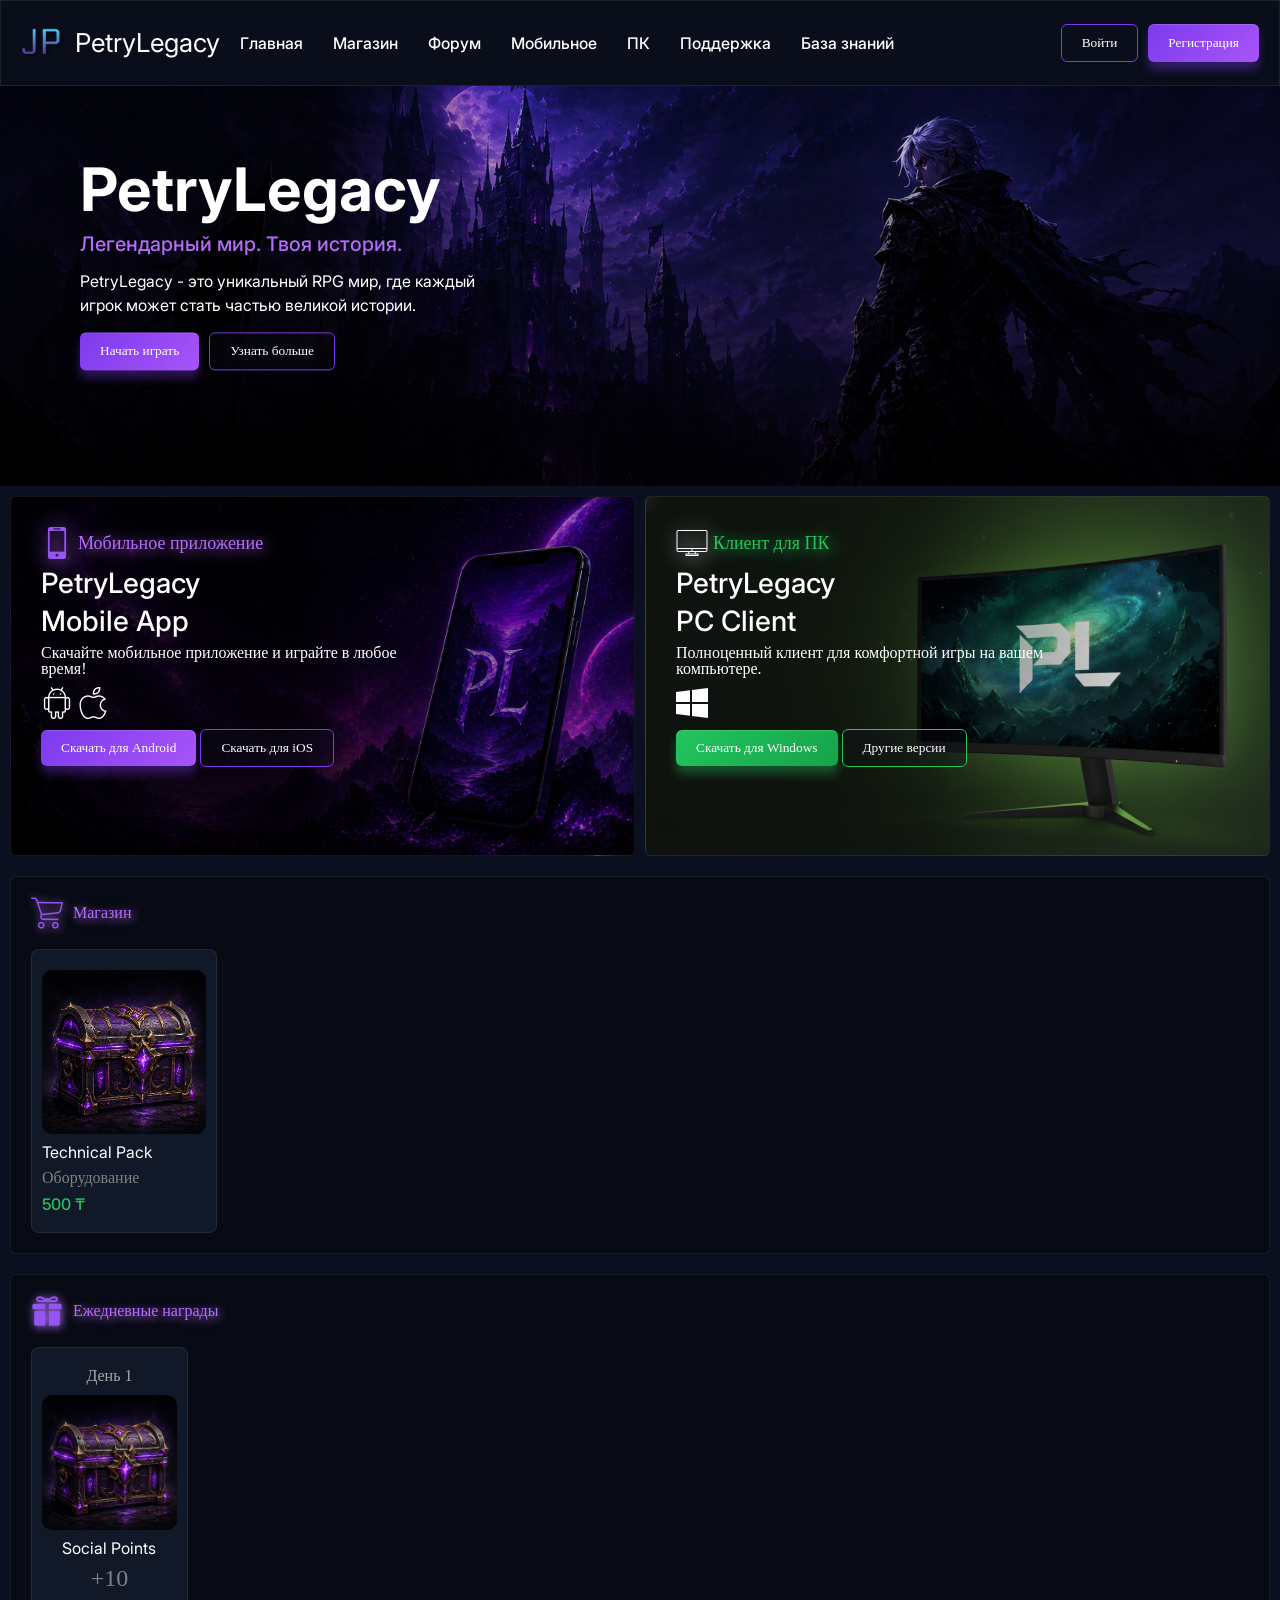
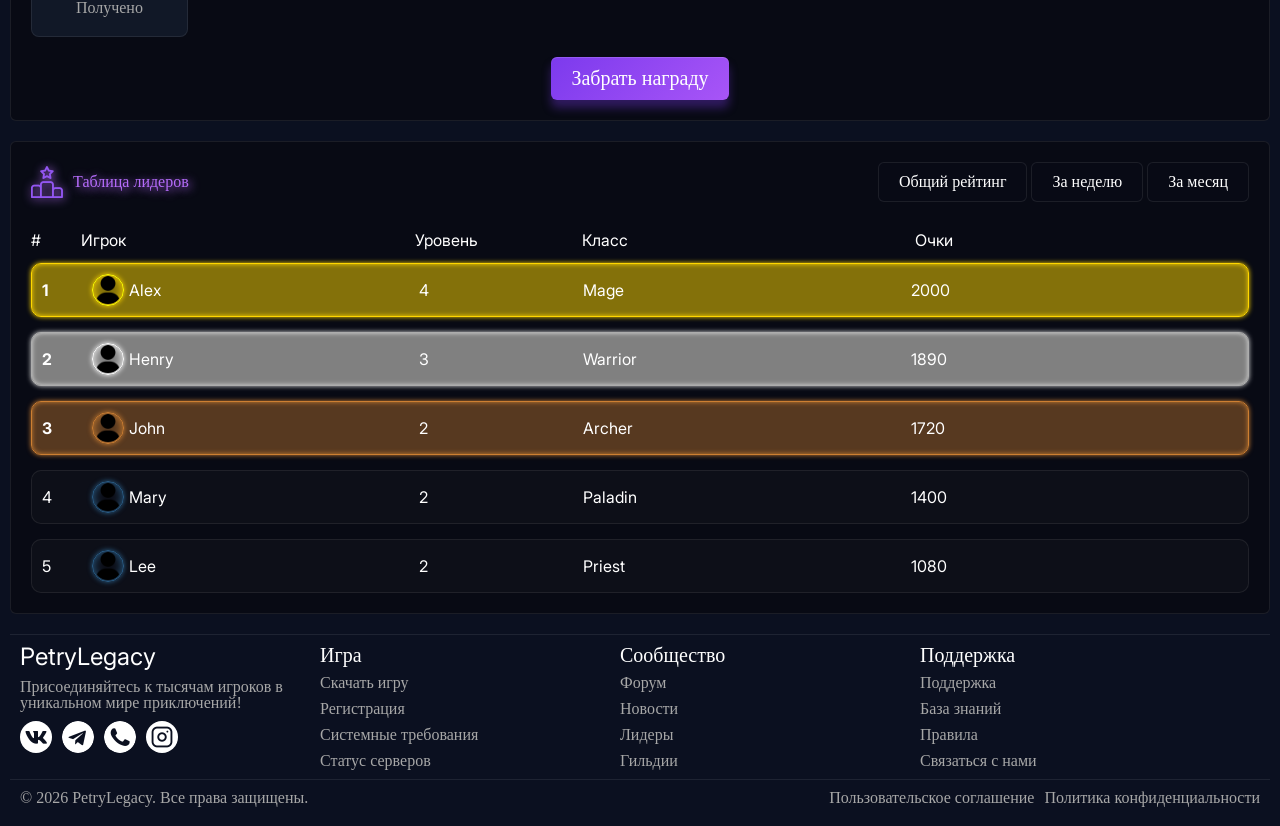
==== commit f2ed91cf: "сделал верстку страницы магазин" ====
--- a/index.html
+++ b/index.html
@@ -245,7 +245,7 @@
         </div>
       </div>
       <div class="footer-policy">
-        <span>2026 PetryLegacy. Все права защищены.</span>
+        <span>&copy 2026 PetryLegacy. Все права защищены.</span>
         <a href="#">Пользовательское соглашение</a>
         <a href="#">Политика конфиденциальности</a>
       </div>
--- a/css/base.css
+++ b/css/base.css
@@ -20,7 +20,7 @@
 }
 .container{
   width: 100%;
-  height: 100%;
+  min-height: 100%;
   background-color: #070B17;
 }
 .header{
@@ -198,7 +198,7 @@
         box-shadow .25s ease;
 }
 .card:hover {
-    transform: translateY(-6px) scale(1.02);
+    transform: translateY(-6px) scale(1.01);
 
     box-shadow:
         0 10px 30px rgba(0,0,0,.4),
--- a/css/index.css
+++ b/css/index.css
@@ -399,8 +399,7 @@
         0 0 20px #22C55E;
 }
 .leaderboard-row {
-    transition:
-        transform .3s ease;
+    transition: 0.3s ease;
 }
 .leaderboard-row:hover {
     transform: scale(1.01);
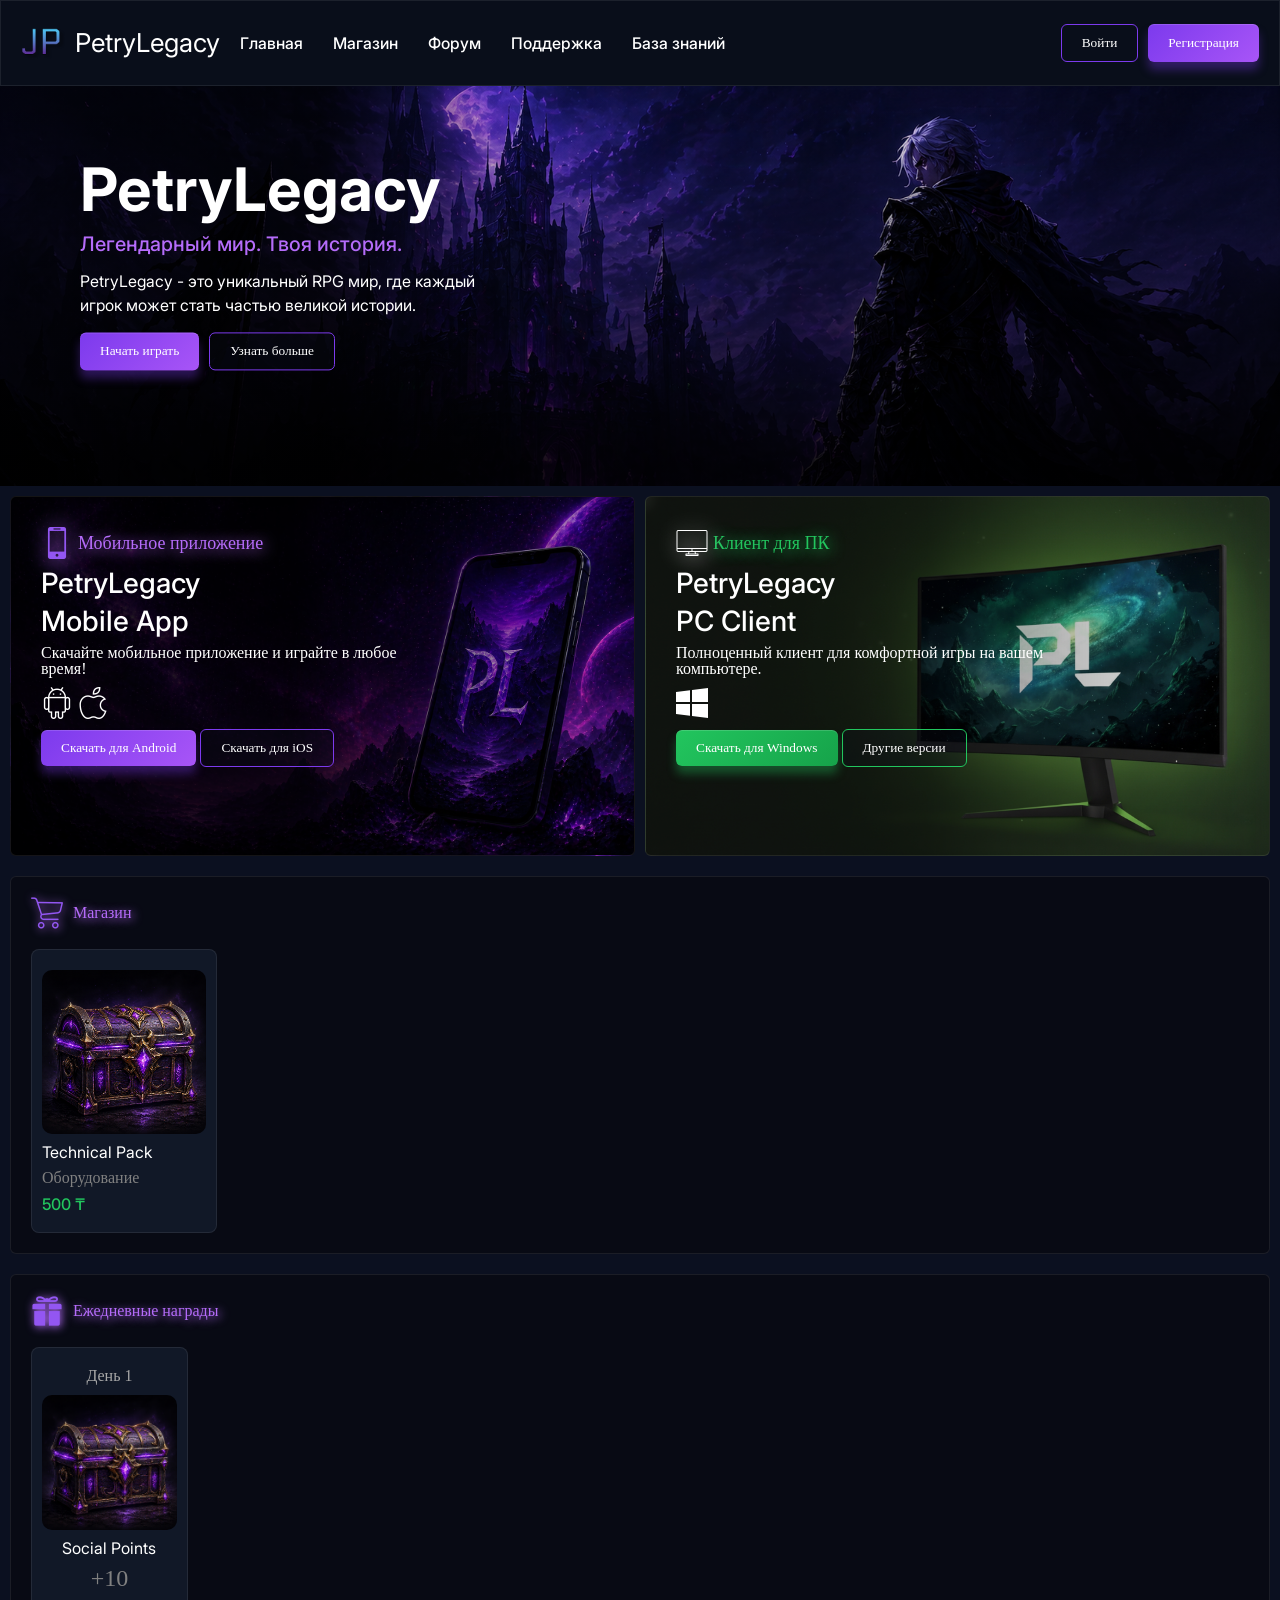
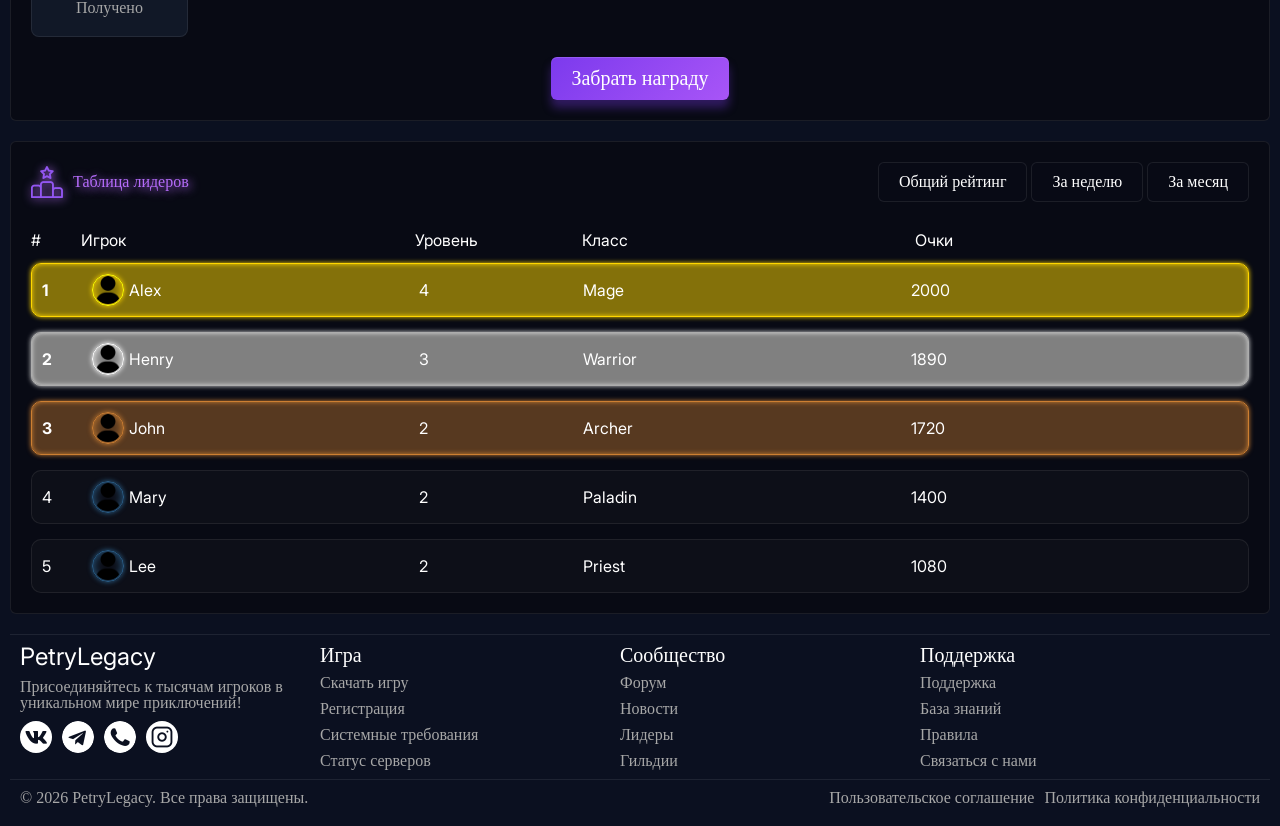
==== commit c9f54962: "доделал верстку всех страниц" ====
--- a/index.html
+++ b/index.html
@@ -9,7 +9,7 @@
   <link rel="stylesheet" href="css/index.css">
   <link rel="shortcut icon" href="images/logo.png" type="image/x-icon">
 
-  <title>PetryLegacy</title>
+  <title>PetryLegacy - Главная</title>
 </head>
 
 <body>
@@ -18,14 +18,12 @@
     <header class="header">
       <a class="header-brand" href="#">
         <img class="header-logo" src="/images/logo.png" alt="logotype">
-        <div class="header-title">PetryLegacy</div>
+        <div class="header-title">PetryLegacy </div>
       </a>
       <nav class="header-menu">
         <a class="header-link" href="./index.html">Главная</a>
         <a class="header-link" href="./shop.html">Магазин</a>
         <a class="header-link" href="./forum.html">Форум</a>
-        <a class="header-link" href="./mobile.html">Мобильное</a>
-        <a class="header-link" href="./desktop.html">ПК</a>
         <a class="header-link" href="./support.html">Поддержка</a>
         <a class="header-link" href="./guide.html">База знаний</a>
       </nav>
--- a/css/base.css
+++ b/css/base.css
@@ -62,6 +62,7 @@
 font-family: Inter-Medium;
 }
 .button-empty{
+cursor: pointer;
 border-radius: 6px;
 color: white;
 padding:  10px 20px;
@@ -69,6 +70,7 @@
 border: 1px solid #7C3AED;
 }
 .button-filled{
+  cursor: pointer;
   border-radius: 6px;
   padding: 10px 20px;
   color: white;
@@ -219,4 +221,12 @@
     text-shadow:
         0 0 10px rgba(181,108,250,0.8),
         0 0 20px rgba(181,108,250,0.4);
+}
+
+.another-footer{
+  background-color: rgba(255,255,255,0.02);
+  padding: 25px;
+  display: flex;
+  justify-content: space-between;
+  border-top: 1px solid rgba(255,255,255,0.08);
 }
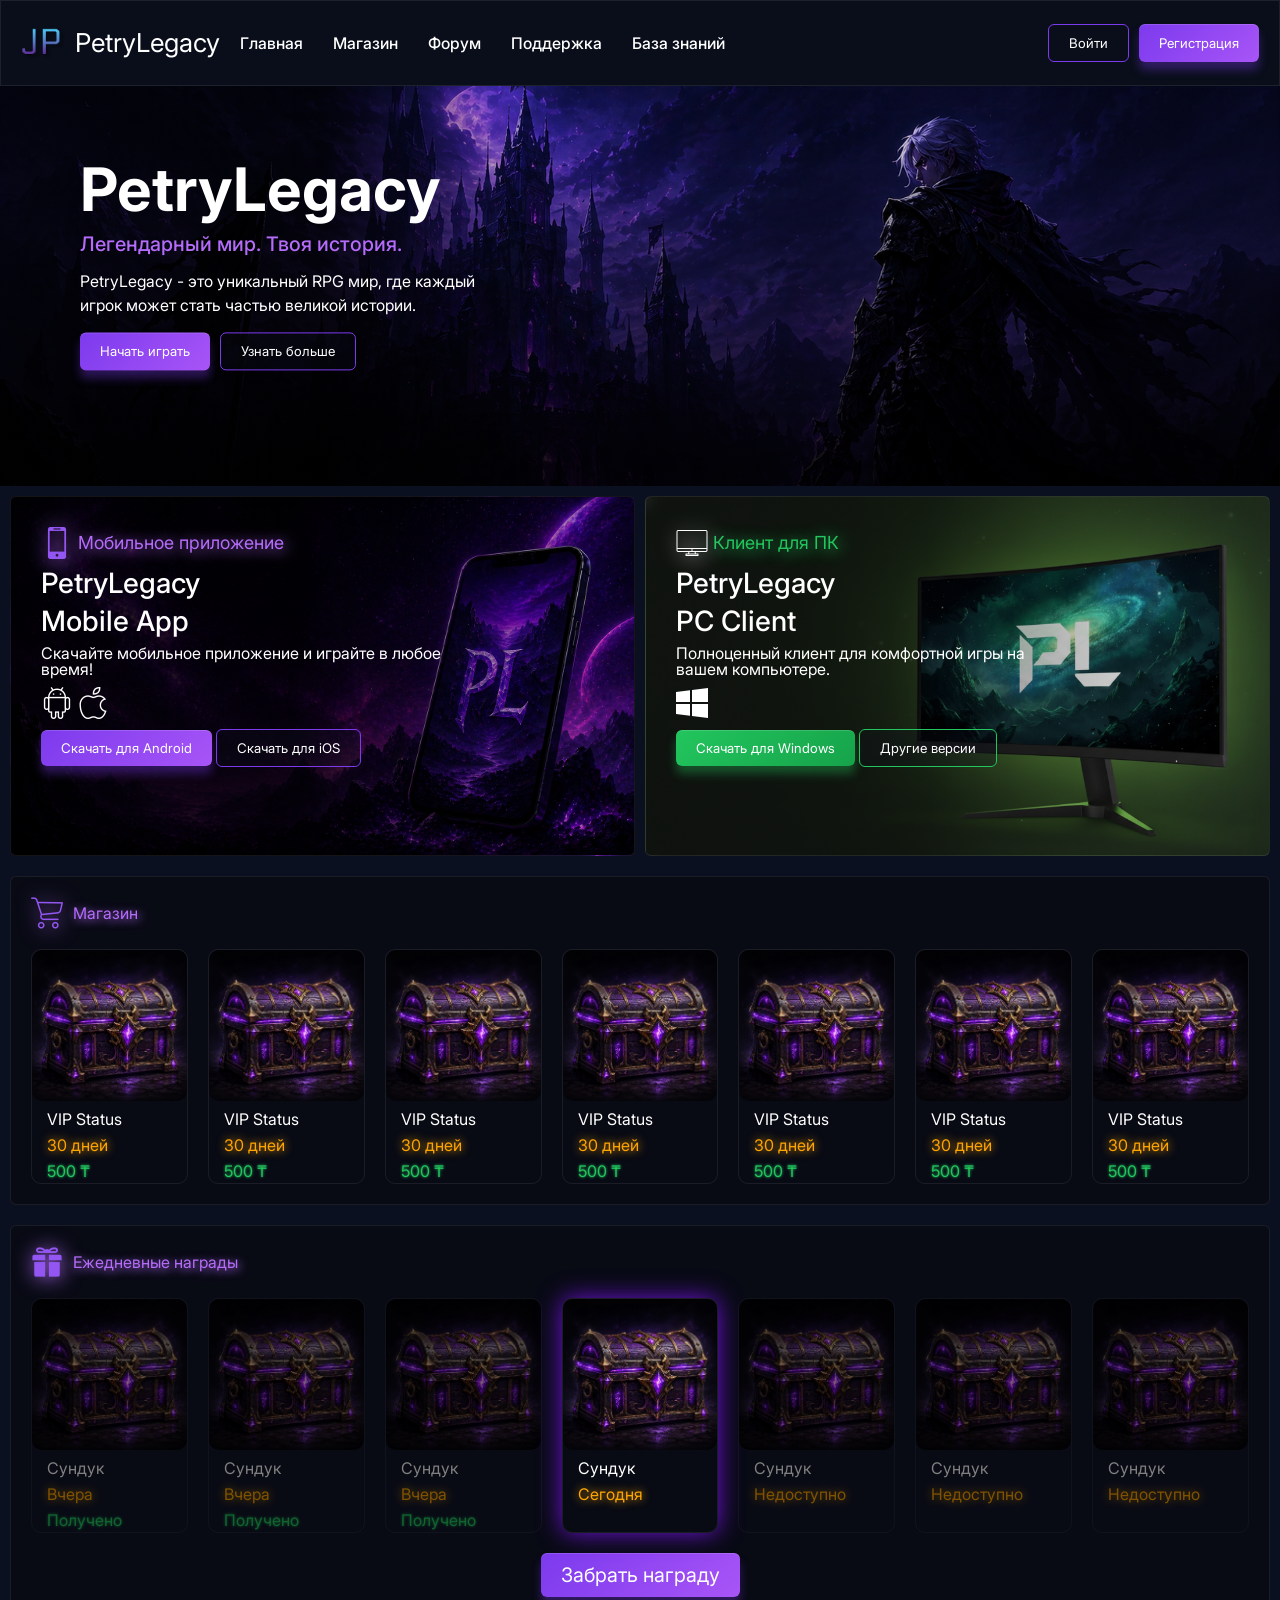
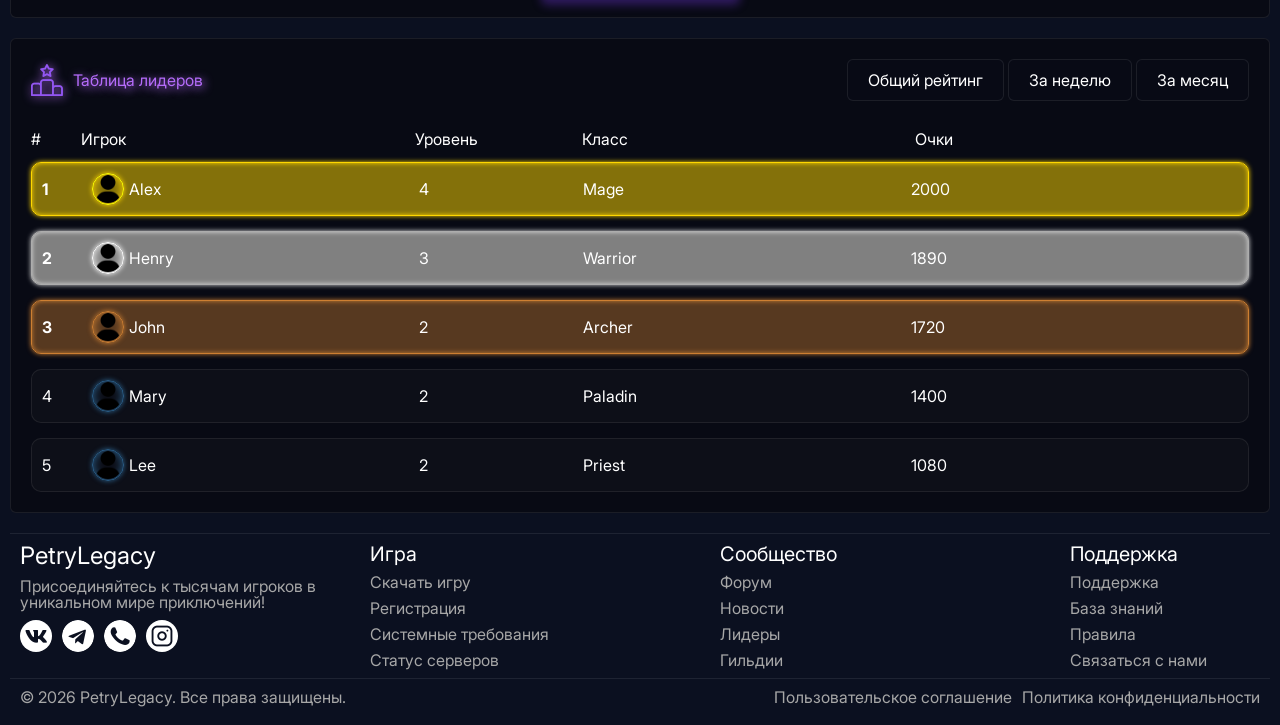
==== commit 8d919386: "подправил деталей" ====
--- a/index.html
+++ b/index.html
@@ -33,7 +33,7 @@
       </div>
     </header>
 
-    <main>
+    <main class="main">
 
       <section class="hero">
         <div class="hero-block">
@@ -87,14 +87,51 @@
       <section class="shop">
         <div class="shop-block">
           <div class="shop-title-block">
-            <img src="/images/store.png" alt="shop">
+            <img class="shop-title-block-image" src="/images/store.png" alt="shop">
             <span class="shop-title">Магазин</span>
+
           </div>
           <div class="shop-cards">
             <div class="card">
               <img class="card-image" src="images/chest.png" alt="">
-              <span class="card-title">Technical Pack</span>
-              <span class="card-description">Оборудование</span>
+              <span class="card-title">VIP Status</span>
+              <span class="card-description">30 дней</span>
+              <span class="card-cost">500 &#8376</span>
+            </div>
+            <div class="card">
+              <img class="card-image" src="images/chest.png" alt="">
+              <span class="card-title">VIP Status</span>
+              <span class="card-description">30 дней</span>
+              <span class="card-cost">500 &#8376</span>
+            </div>
+            <div class="card">
+              <img class="card-image" src="images/chest.png" alt="">
+              <span class="card-title">VIP Status</span>
+              <span class="card-description">30 дней</span>
+              <span class="card-cost">500 &#8376</span>
+            </div>
+            <div class="card">
+              <img class="card-image" src="images/chest.png" alt="">
+              <span class="card-title">VIP Status</span>
+              <span class="card-description">30 дней</span>
+              <span class="card-cost">500 &#8376</span>
+            </div>
+            <div class="card">
+              <img class="card-image" src="images/chest.png" alt="">
+              <span class="card-title">VIP Status</span>
+              <span class="card-description">30 дней</span>
+              <span class="card-cost">500 &#8376</span>
+            </div>
+            <div class="card">
+              <img class="card-image" src="images/chest.png" alt="">
+              <span class="card-title">VIP Status</span>
+              <span class="card-description">30 дней</span>
+              <span class="card-cost">500 &#8376</span>
+            </div>
+            <div class="card">
+              <img class="card-image" src="images/chest.png" alt="">
+              <span class="card-title">VIP Status</span>
+              <span class="card-description">30 дней</span>
               <span class="card-cost">500 &#8376</span>
             </div>
           </div>
@@ -104,19 +141,51 @@
       <section class="daily">
         <div class="daily-block">
           <div class="daily-title-block">
-            <img src="/images/bonus.png" alt="daily">
+            <img class="daily-title-block-image" src="/images/bonus.png" alt="daily">
             <span class="daily-title">Ежедневные награды</span>
           </div>
           <div class="daily-cards">
-            <div class="card daily-card">
-              <span class="card-day-title">День 1</span>
-              <img class="card-image" src="images/chest.png" alt="">
-              <span class="card-title">Social Points</span>
-              <span class="card-description">+10</span>
-              <div class="card-down-block">
-                <img class="done-image hide" src="images/done.png" alt="done">
-                <span class="daily-status">Получено</span>
-              </div>
+            <div class="daily-card daily-accepted">
+              <img class="card-image" src="images/chest.png" alt="">
+              <span class="card-title">Сундук</span>
+              <span class="card-description">Вчера</span>
+              <span class="card-cost">Получено</span>
+            </div>
+            <div class="daily-card daily-accepted">
+              <img class="card-image" src="images/chest.png" alt="">
+              <span class="card-title">Сундук</span>
+              <span class="card-description">Вчера</span>
+              <span class="card-cost">Получено</span>
+            </div>
+            <div class="daily-card daily-accepted">
+              <img class="card-image" src="images/chest.png" alt="">
+              <span class="card-title">Сундук</span>
+              <span class="card-description">Вчера</span>
+              <span class="card-cost">Получено</span>
+            </div>
+            <div class="daily-card daily-active">
+              <img class="card-image" src="images/chest.png" alt="">
+              <span class="card-title">Сундук</span>
+              <span class="card-description">Сегодня</span>
+              <span class="card-cost">Получено</span>
+            </div>
+            <div class="daily-card daily-future">
+              <img class="card-image" src="images/chest.png" alt="">
+              <span class="card-title">Сундук</span>
+              <span class="card-description">Недоступно</span>
+              <span class="card-cost">Получено</span>
+            </div>
+            <div class="daily-card daily-future">
+              <img class="card-image" src="images/chest.png" alt="">
+              <span class="card-title">Сундук</span>
+              <span class="card-description">Недоступно</span>
+              <span class="card-cost">Получено</span>
+            </div>
+            <div class="daily-card daily-future">
+              <img class="card-image" src="images/chest.png" alt="">
+              <span class="card-title">Сундук</span>
+              <span class="card-description">Недоступно</span>
+              <span class="card-cost">Получено</span>
             </div>
           </div>
           <div class="daily-buttons">
--- a/css/base.css
+++ b/css/base.css
@@ -68,6 +68,7 @@
 padding:  10px 20px;
 background-color: rgba(10, 15, 27, 0.3);
 border: 1px solid #7C3AED;
+font-family: Inter-Regular;
 }
 .button-filled{
   cursor: pointer;
@@ -78,43 +79,19 @@
   box-shadow:
     0 8px 10px rgba(124, 58, 237, 0.35),
     inset 0 1px 0 rgba(255,255,255,0.15);
-}
-.card{
-  display: flex;
-  flex-direction: column;
-  align-items:start;
-  border: 1px solid rgba(255,255,255,0.08);
-  border-radius: 8px;
-  gap: 10px;
-  padding: 20px 10px;
-  background-color: #111827;
-}
-.card-image{
-  width: 100%;
-  height: 100%;
-  border-radius: 10px;
-}
-.card-title{
-  color: white;
-  font-family: Inter-Regular;
-}
-.card-description{
-  color: gray;
-}
-.card-cost{
-  color: #22C55E;
-  font-family: Inter-Medium;
+    font-family: Inter-Regular;
 }
 .footer{
   background-color: #0B1020;
   padding: 10px;
+  font-family: Inter-Regular;
 }
 .footer-grid{
   border-top: 1px solid rgba(255,255,255,0.08);
   border-bottom: 1px solid rgba(255,255,255,0.08);
   padding: 10px;
   display: grid;
-  grid-template-columns: repeat(4,300px);
+  grid-template-columns: repeat(4,350px);
 }
 .footer-column{
   display: flex;
@@ -166,12 +143,6 @@
   box-shadow: inset 0 0 5px rgba(34, 197, 94,0.5);
   
 }
-.completed .card-description,
-.completed .card-day-title,
-.completed .card-title
-{
-  color: rgba(34, 197, 94,0.5);
-}
 .completed .daily-status
 {
   color: rgba(34, 197, 94,1);
@@ -193,19 +164,7 @@
     box-shadow:
         0 0 20px rgba(181, 108, 250, .25);
 }
-.card{
-      transition:
-        transform .25s ease,
-        border-color .25s ease,
-        box-shadow .25s ease;
-}
-.card:hover {
-    transform: translateY(-6px) scale(1.01);
 
-    box-shadow:
-        0 10px 30px rgba(0,0,0,.4),
-        0 0 25px rgba(181,108,250,.2);
-}
 .header-link,
 .footer-column a {
     position: relative;
@@ -224,9 +183,10 @@
 }
 
 .another-footer{
+  font-family: Inter-Regular;
   background-color: rgba(255,255,255,0.02);
   padding: 25px;
   display: flex;
   justify-content: space-between;
   border-top: 1px solid rgba(255,255,255,0.08);
-}+}
--- a/css/index.css
+++ b/css/index.css
@@ -1,3 +1,6 @@
+.main{
+  font-family: Inter-Regular;
+}
 section{
   background-color: #0B1020;
 }
@@ -176,7 +179,7 @@
   align-items: center;
   gap: 10px;
 }
-.shop-title-block img{
+.shop-title-block-image{
   width: 32px;
   height: 32px;
   filter:  
@@ -187,20 +190,12 @@
     saturate(1600%)
     hue-rotate(240deg)
     brightness(95%)
-    drop-shadow(1px 1px 5px #b56cfa);
+    drop-shadow(1px 1px 10px #b56cfa);
 }
 .shop-title{
   color: #b56cfa;
   text-shadow: 2px 2px 10px #b56cfa;
 }
-.shop-cards{
-  display: grid;
-  grid-template-columns: repeat(6,1fr);
-  gap: 20px;
-}
-.shop-cards .card-image{
-  transform: translateX(0%);
-}
 .daily{
   padding: 10px;
 }
@@ -218,7 +213,7 @@
   align-items: center;
   gap: 10px;
 }
-.daily-title-block img{
+.daily-title-block-image{
   width: 32px;
   height: 32px;
   filter:  
@@ -229,27 +224,12 @@
     saturate(1600%)
     hue-rotate(240deg)
     brightness(95%)
-    drop-shadow(1px 1px 5px #b56cfa);
+    drop-shadow(1px 1px 10px #b56cfa);
 }
 .daily-title{
   color: #b56cfa;
   text-shadow: 2px 2px 10px #b56cfa;
 }
-.daily-cards{
-  
-  display: grid;
-  grid-template-columns: repeat(7,1fr);
-  gap: 20px;
-}
-.daily-card{
-  align-items: center;
-}
-.daily-card .card-description{
-  font-size: 24px;
-}
-.card-day-title{
-  padding-bottom: 1px;
-}
 .daily-buttons{
   align-self: center;
 }
@@ -259,23 +239,6 @@
 .done-image{
   width: 24px;
   height: 24px;
-}
-.card-down-block{
-  display: flex;
-  align-items: center;
-  gap: 10px;
-  
-}
-.card-down-block img{
-filter:
-brightness(0)
-saturate(100%)
-invert(63%)
-sepia(79%)
-saturate(470%)
-hue-rotate(85deg)
-brightness(95%)
-contrast(95%);
 }
 .leaderboard {
   padding: 10px;
@@ -403,4 +366,69 @@
 }
 .leaderboard-row:hover {
     transform: scale(1.01);
+}
+.shop-cards{
+  display: grid;
+  grid-template-columns: repeat(7,1fr);
+  position: relative;
+  gap: 20px;
+}
+.card{
+  cursor: pointer;
+  display: flex;
+  flex-direction: column;
+  gap: 10px;
+  border:1px solid rgba(255,255,255,0.08);
+  border-radius: 10px;
+}
+.card-title{
+  color: white;
+  padding-left: 15px;
+}
+.card-description{
+  padding-left: 15px;
+  color: orange;
+  text-shadow: 0 0 10px orange;
+}
+.card-cost{
+  padding-left: 15px;
+  color:#22C55E;
+  text-shadow: 0 0 3px #22C55E;
+}
+.card-image{
+  width: 100%;
+  height: 65%;
+  border-radius: 10px;
+}
+.card:hover{
+  box-shadow: 0 0 3px rgb(111, 18, 217);
+}
+.daily-cards{
+  display: grid;
+  grid-template-columns: repeat(7,1fr);
+  position: relative;
+  gap: 20px;
+}
+.daily-card{
+  display: flex;
+  flex-direction: column;
+  gap: 10px;
+  border:1px solid rgba(255,255,255,0.08);
+  border-radius: 10px;
+  position: relative;
+}
+.daily-active{
+  box-shadow: 0 0 25px rgb(111, 18, 217);
+}
+.daily-active .card-cost{
+  display: none;
+}
+.daily-future{
+filter: brightness(0.5);
+}
+.daily-future .card-cost{
+  display: none;
+}
+.daily-accepted{
+filter: brightness(0.5);
 }
